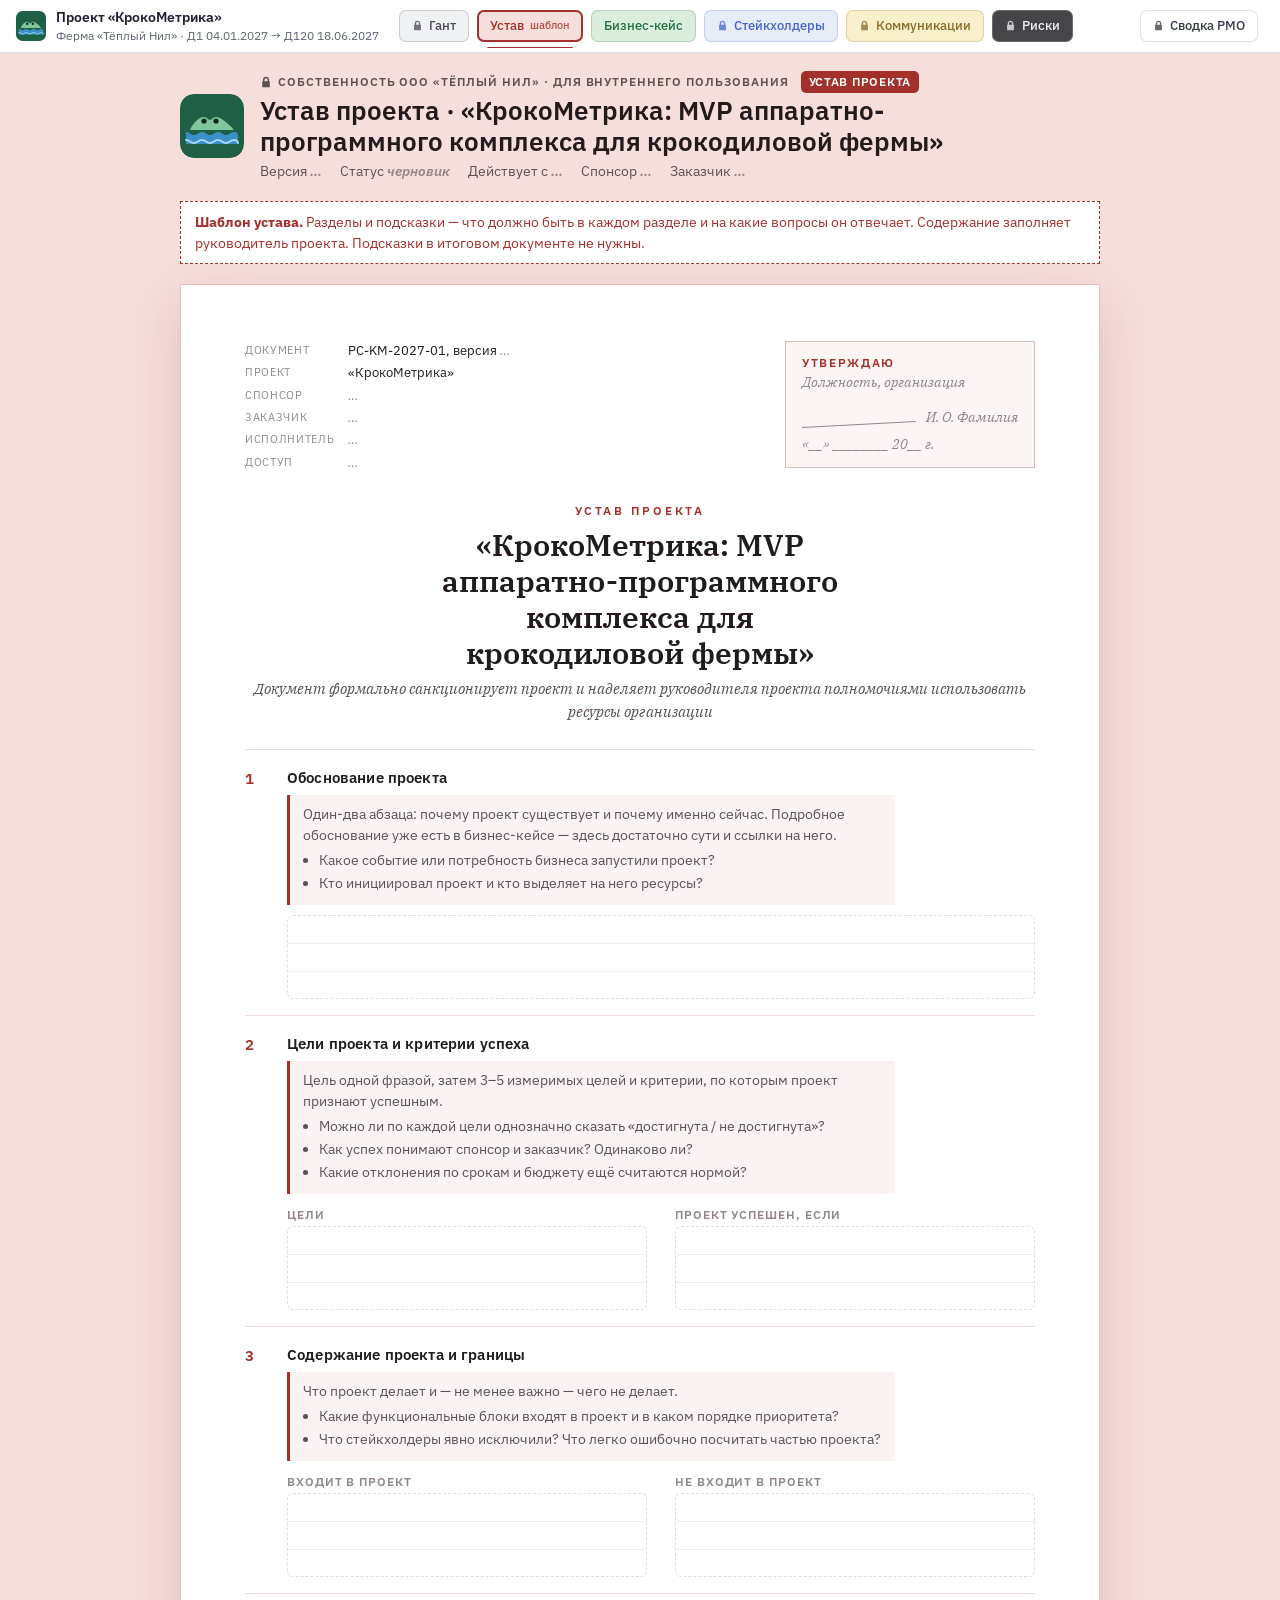
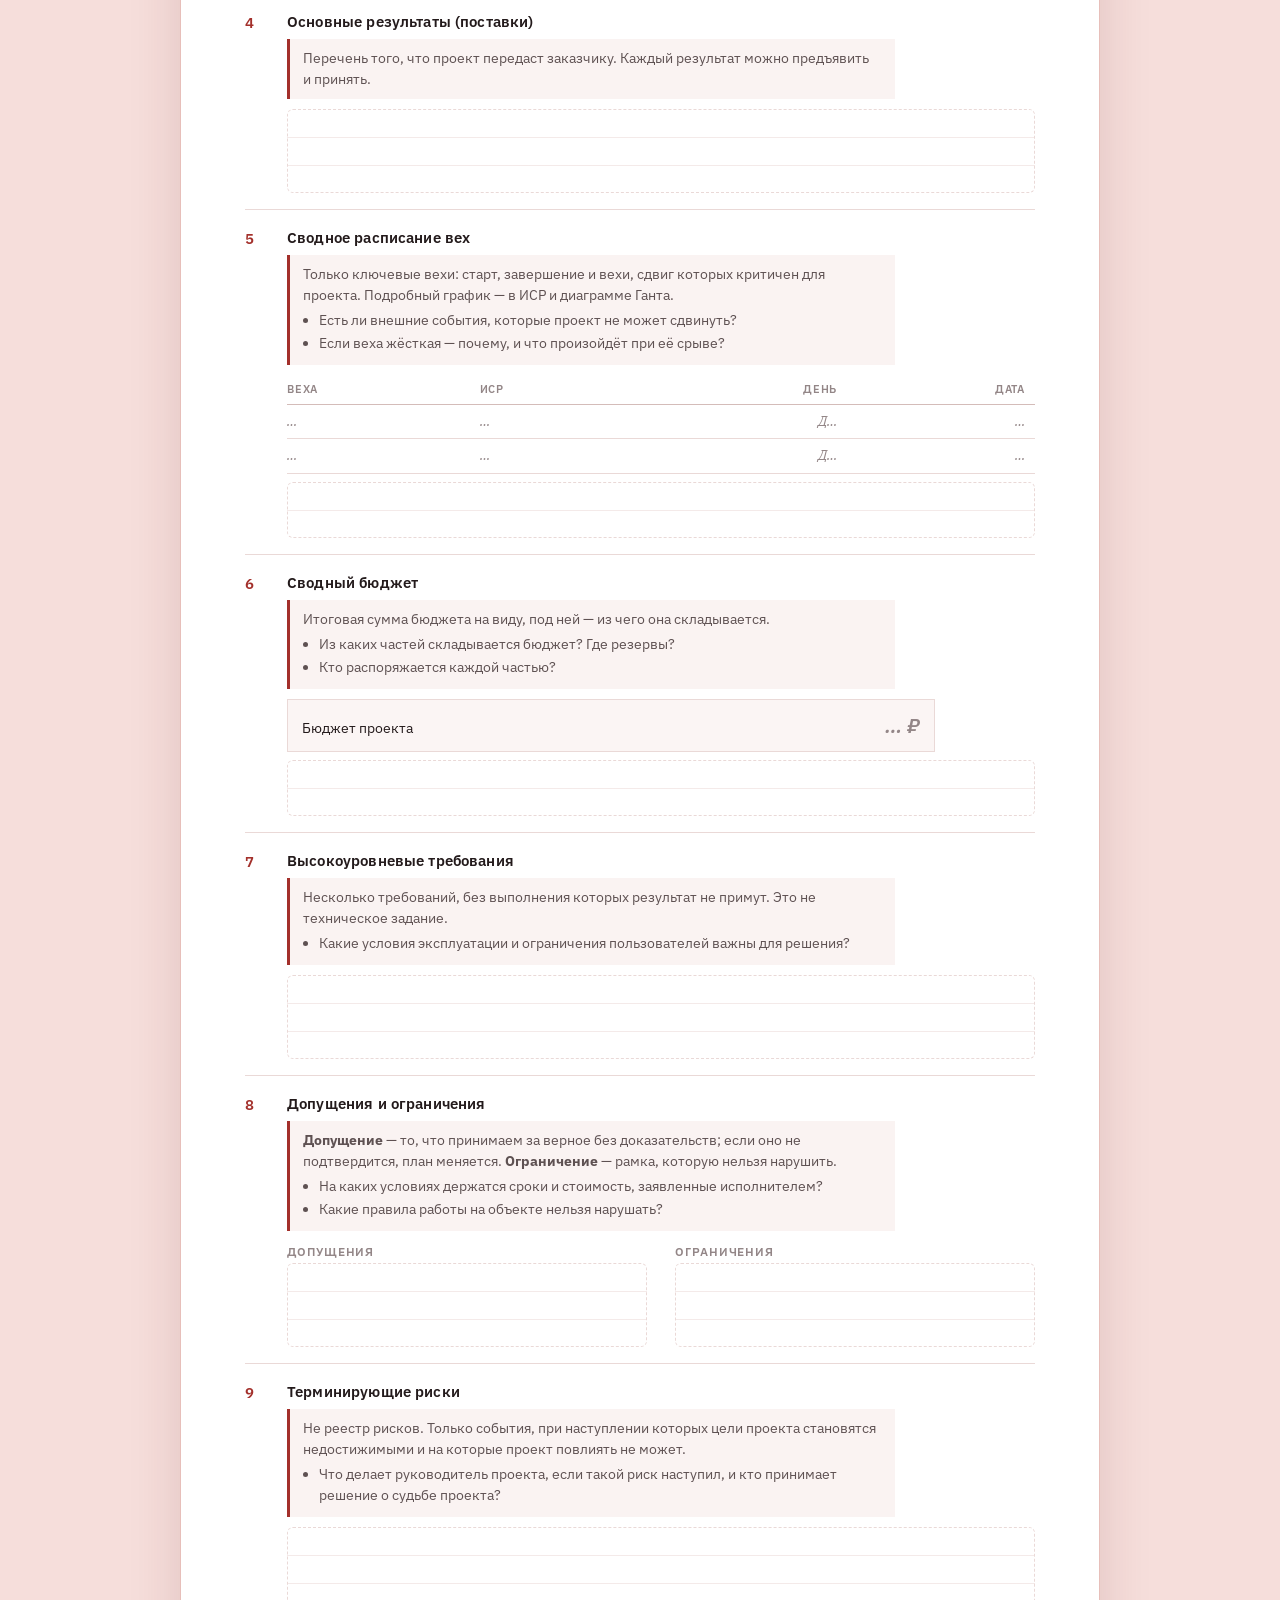
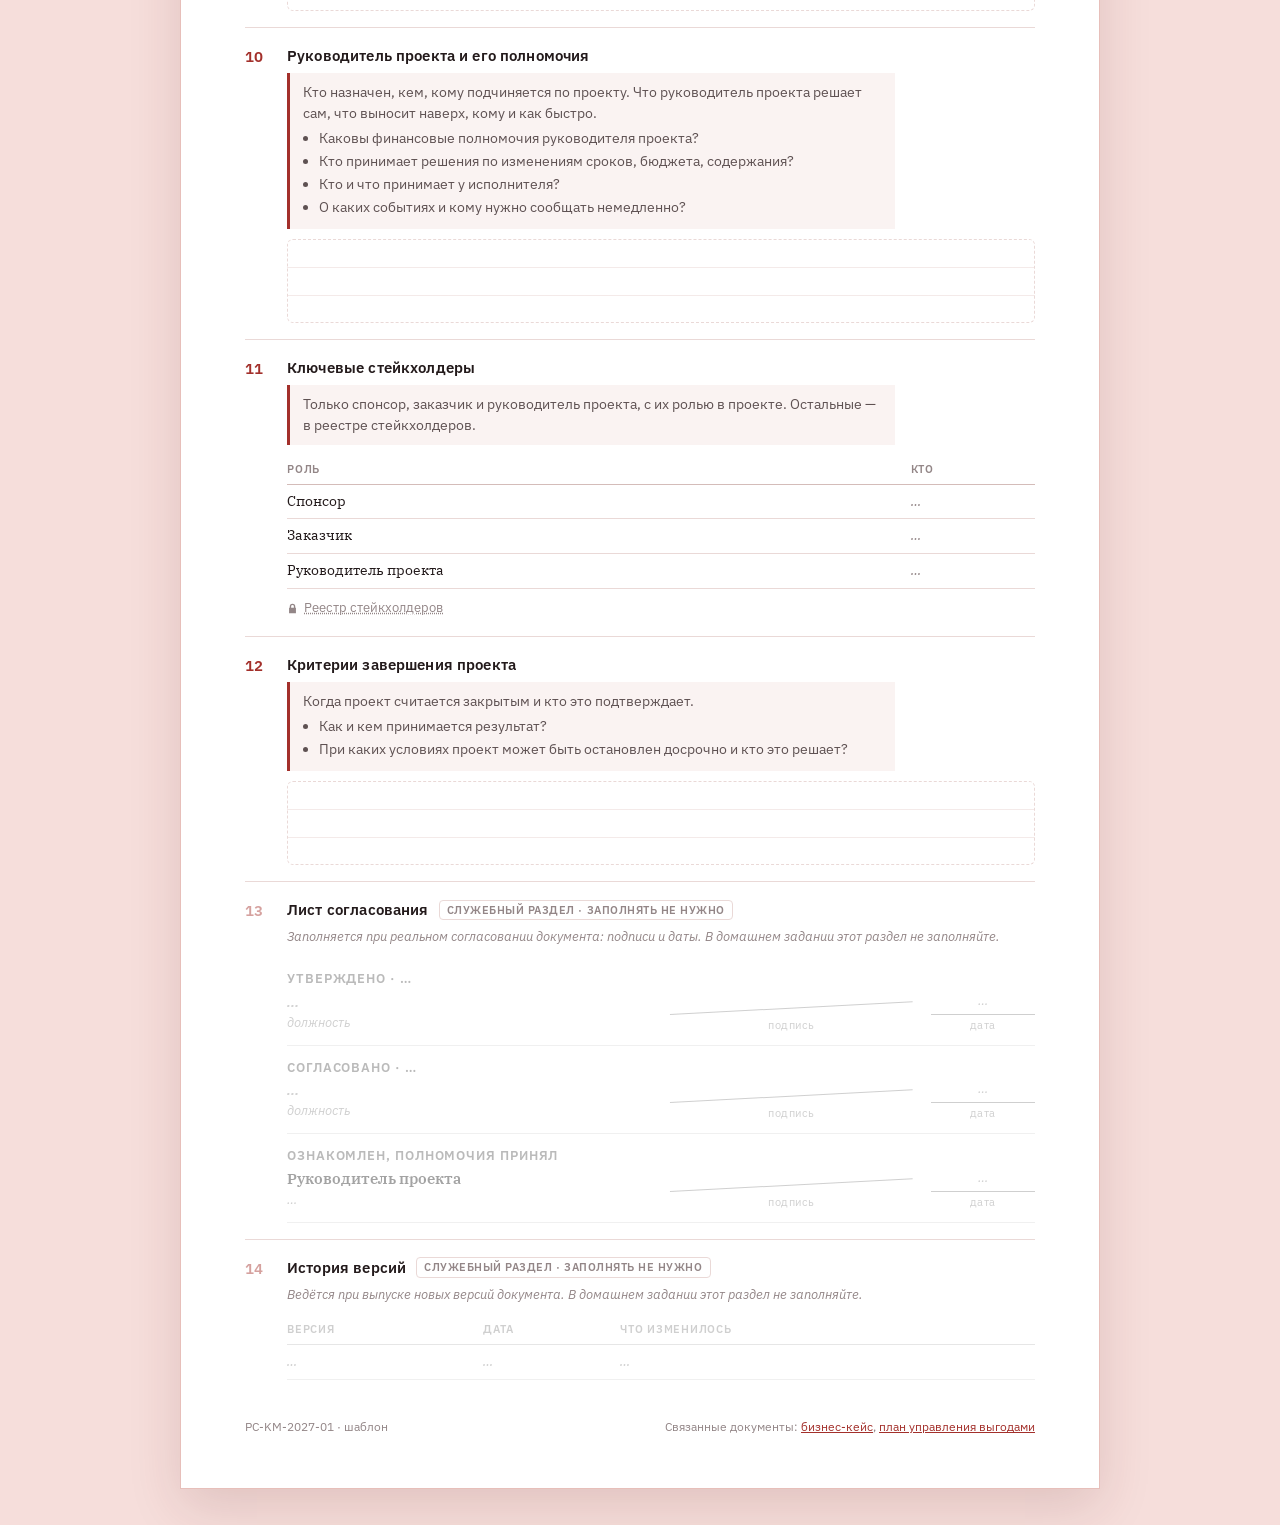
==== index.html @ 4ddf7d55 "Портал «КрокоМетрика»: бизнес-документы и шаблон устава Co-Authored-By: Claude Opus 5.5 <noreply@ant" ====
<!doctype html>
<html lang="ru">
<head>
<meta charset="utf-8">
<meta name="viewport" content="width=device-width,initial-scale=1,viewport-fit=cover">
<title>Устав проекта «КрокоМетрика» · шаблон</title>
<meta name="claude:viewport-fit-sides" content="cover">
<link rel="preconnect" href="https://fonts.googleapis.com">
<link rel="preconnect" href="https://fonts.gstatic.com" crossorigin>
<link rel="stylesheet" href="https://fonts.googleapis.com/css2?family=IBM+Plex+Sans:wght@400;500;600&family=IBM+Plex+Serif:ital,wght@0,400;0,600;1,400&family=Marck+Script&display=swap">
<style>body{margin:0}img{max-width:100%}[hidden]{display:none!important}</style>
<style>
/* Layout: шапка компании (как в Ганте, реестре и плане коммуникаций) → один лист документа на светло-красной подложке: реквизиты и «Утверждаю» → разделы устава → лист согласования с подписями → история версий. */
:root{
  --page:#f6dedb; --page-line:#e7bfba; --doc:#a3302b;
  --paper:#ffffff; --paper-2:#fbf5f4; --line:#ead9d7; --line-strong:#d4bcb9;
  --ink:#231a1b; --ink-2:#5e5152; --ink-3:#938687;
  --sign:#1f3f8f; --stamp:#a3302b; --ok:#2c7a4d; --ok-soft:#e3f1e8; --warn:#a2581a; --warn-soft:#f8ebde;
  --shadow:0 18px 50px rgba(90,30,26,.14);
  --f-ui:"IBM Plex Sans",-apple-system,"Segoe UI",Roboto,Arial,sans-serif;
  --f-doc:"IBM Plex Serif",Georgia,"Times New Roman",serif;
  --f-sig:"Marck Script","Segoe Script","Brush Script MT",cursive;
}
@media (prefers-color-scheme:dark){:root:not([data-theme="light"]){
  --page:#24110f; --page-line:#4a2522; --doc:#f0897f;
  --paper:#1b1617; --paper-2:#221b1c; --line:#33292a; --line-strong:#4a3c3d;
  --ink:#ece4e3; --ink-2:#b5a8a7; --ink-3:#857878;
  --sign:#9db4ff; --stamp:#f0897f; --ok:#6cc895; --ok-soft:#18301f; --warn:#e3a468; --warn-soft:#3a2818;
  --shadow:0 18px 50px rgba(0,0,0,.5); color-scheme:dark}}
:root[data-theme="dark"]{
  --page:#24110f; --page-line:#4a2522; --doc:#f0897f;
  --paper:#1b1617; --paper-2:#221b1c; --line:#33292a; --line-strong:#4a3c3d;
  --ink:#ece4e3; --ink-2:#b5a8a7; --ink-3:#857878;
  --sign:#9db4ff; --stamp:#f0897f; --ok:#6cc895; --ok-soft:#18301f; --warn:#e3a468; --warn-soft:#3a2818;
  --shadow:0 18px 50px rgba(0,0,0,.5); color-scheme:dark}

*{box-sizing:border-box}
body{background:var(--page);color:var(--ink);font-family:var(--f-ui);font-size:14px;line-height:1.5;
  padding-left:max(16px,env(safe-area-inset-left,0px));padding-right:max(16px,env(safe-area-inset-right,0px));padding-block:18px 36px}
:focus-visible{outline:2px solid var(--doc);outline-offset:2px}
.num{font-variant-numeric:tabular-nums}

/* Шапка */
.head{display:flex;gap:16px;align-items:center;max-width:920px;margin:0 auto}
.logo{border-radius:14px;width:64px;height:64px;flex:none;background:url([data-uri]) center/contain no-repeat}
@media (prefers-color-scheme:dark){:root:not([data-theme="light"]) .logo{border-radius:14px;filter:invert(1)}}
:root[data-theme="dark"] .logo{border-radius:14px;filter:invert(1)}
.head-main{min-width:0}
.eyebrow{display:flex;flex-wrap:wrap;align-items:center;gap:6px;font-size:12px;font-weight:600;letter-spacing:.08em;text-transform:uppercase;color:var(--ink-2)}
.eyebrow svg{width:12px;height:12px;fill:currentColor}
.doctype{margin-left:6px;padding:2px 8px;border-radius:5px;background:var(--doc);color:var(--paper);letter-spacing:.06em}
.head h1{margin:2px 0 4px;font-size:clamp(19px,2.6vw,26px);line-height:1.2;font-weight:600;text-wrap:balance}
.facts{display:flex;flex-wrap:wrap;gap:4px 18px;color:var(--ink-2);font-size:13.5px}
.facts b{color:var(--ink);font-weight:600}

/* Лист */
.sheet{max-width:920px;margin:20px auto 0;background:var(--paper);border:1px solid var(--page-line);box-shadow:var(--shadow);
  padding:clamp(20px,5vw,56px) clamp(16px,5.5vw,64px) clamp(24px,5vw,52px);font-family:var(--f-doc);font-size:15px;line-height:1.55}
.req{display:flex;flex-wrap:wrap;justify-content:space-between;gap:20px 32px;align-items:flex-start;font-family:var(--f-ui);font-size:12.5px;color:var(--ink-2)}
.req dl{display:grid;grid-template-columns:auto 1fr;gap:3px 14px;margin:0}
.req dt{color:var(--ink-3);text-transform:uppercase;letter-spacing:.06em;font-size:11px;padding-top:1px}
.req dd{margin:0;color:var(--ink)}
.approve{min-width:250px;border:1px solid var(--line-strong);padding:12px 16px;font-family:var(--f-doc);font-size:13.5px;color:var(--ink);background:var(--paper-2)}
.approve .cap{font-family:var(--f-ui);font-weight:600;letter-spacing:.14em;font-size:12px;color:var(--stamp)}
.approve .sigline{display:flex;align-items:flex-end;gap:10px;margin-top:6px}
.title{text-align:center;margin:30px 0 26px}
.title .kind{font-family:var(--f-ui);font-size:12px;letter-spacing:.24em;text-transform:uppercase;color:var(--doc);font-weight:600}
.title h2{font-size:clamp(21px,3.4vw,30px);font-weight:600;line-height:1.2;margin:6px auto 6px;max-width:28ch;text-wrap:balance}
.title p{margin:0;color:var(--ink-2);font-style:italic}

section{display:grid;grid-template-columns:2.4em minmax(0,1fr);gap:0 6px;padding:16px 0;border-top:1px solid var(--line)}
section>.n{font-family:var(--f-ui);font-weight:600;color:var(--doc);font-size:15px;padding-top:1px}
section>.b{min-width:0}
section h3{font-family:var(--f-ui);font-size:15px;font-weight:600;margin:0 0 6px;letter-spacing:.01em}
section p{margin:0 0 8px;max-width:72ch}
section p:last-child{margin-bottom:0}
ul.l,ol.l{margin:4px 0 0;padding-left:1.2em;max-width:72ch}
ul.l li,ol.l li{margin:3px 0}
.two{display:grid;grid-template-columns:repeat(auto-fit,minmax(240px,1fr));gap:12px 28px}
.sub{font-family:var(--f-ui);font-size:11.5px;letter-spacing:.08em;text-transform:uppercase;color:var(--ink-3);font-weight:600;margin:2px 0 2px}
.wrap{overflow-x:auto;margin-top:6px}
table{border-collapse:collapse;width:100%;font-size:14px}
th{font-family:var(--f-ui);font-size:11px;letter-spacing:.07em;text-transform:uppercase;color:var(--ink-3);font-weight:600;text-align:left;padding:6px 10px 6px 0;border-bottom:1px solid var(--line-strong);white-space:nowrap}
td{padding:6px 10px 6px 0;border-bottom:1px solid var(--line);vertical-align:top}
td.r,th.r{text-align:right}
tr.tot td{font-weight:600;border-bottom:0;border-top:1px solid var(--line-strong)}
.code{font-family:var(--f-ui);font-size:12.5px;color:var(--ink-2);white-space:nowrap}
.chip{display:inline-block;font-family:var(--f-ui);font-size:11.5px;padding:0 6px;border-radius:4px;background:var(--warn-soft);color:var(--warn);white-space:nowrap}

/* Лист согласования */
.signs{margin-top:8px;display:grid;gap:0}
.sg{display:grid;grid-template-columns:minmax(0,1.5fr) minmax(130px,1fr) 104px;gap:6px 18px;align-items:end;padding:12px 0;border-bottom:1px solid var(--line)}
.sg .who b{display:block;font-weight:600}
.sg .who span{display:block;font-size:13px;color:var(--ink-2);font-family:var(--f-ui)}
.sg .role{font-family:var(--f-ui);font-size:11px;letter-spacing:.07em;text-transform:uppercase;color:var(--doc);font-weight:600}
.sig{font-family:var(--f-sig);color:var(--sign);font-size:26px;line-height:1;border-bottom:1px solid var(--ink-3);padding:0 4px 2px;transform:rotate(-3deg);transform-origin:left bottom;white-space:nowrap;overflow:hidden}
.date{font-family:var(--f-ui);font-size:13px;border-bottom:1px solid var(--ink-3);padding-bottom:3px;text-align:center}
.cap2{font-family:var(--f-ui);font-size:10.5px;color:var(--ink-3);text-align:center;letter-spacing:.05em;margin-top:2px}
.foot{display:flex;flex-wrap:wrap;justify-content:space-between;gap:6px 20px;margin-top:22px;font-family:var(--f-ui);font-size:11.5px;color:var(--ink-3)}

/* Вопросы */
details.qs{max-width:920px;margin:16px auto 0;background:var(--paper);border:1px solid var(--page-line);padding:12px 18px}
details.qs summary{cursor:pointer;font-weight:600;color:var(--doc)}
details.qs ol{margin:10px 0 2px;padding-left:1.3em;font-family:var(--f-doc);font-size:14.5px;max-width:80ch}
details.qs li{margin:5px 0}

@media (max-width:620px){
  .sg{grid-template-columns:1fr 104px}
  .sg .who{grid-column:1/-1}
  section{grid-template-columns:1.9em minmax(0,1fr)}
  .approve{min-width:0;width:100%}
}
.mission{margin:0 0 10px;padding:8px 12px;background:var(--paper-2);border:1px solid var(--line);border-radius:6px}
</style>
<style>section a{color:var(--doc)}
.hard{margin-top:10px!important;padding:10px 14px;background:var(--warn-soft);border-left:3px solid var(--warn);max-width:72ch}
.note{font-size:13.5px;color:var(--ink-2)}
.budget{display:flex;flex-wrap:wrap;justify-content:space-between;align-items:baseline;gap:6px 20px;padding:10px 14px;background:var(--paper-2);border:1px solid var(--line);max-width:72ch}
.budget span{font-family:var(--f-ui);font-size:14px}.budget b{font-family:var(--f-ui);font-size:20px;font-weight:600;color:var(--doc)}
details.calc{margin-top:8px;max-width:72ch}details.calc>summary{cursor:pointer;font-family:var(--f-ui);font-size:13px;font-weight:600;color:var(--doc)}
.locked-link{display:inline-flex;align-items:center;gap:6px;font-family:var(--f-ui);font-size:13px;color:var(--ink-3);text-decoration:underline dotted;cursor:not-allowed}
.locked-link svg{width:11px;height:11px;fill:currentColor}
.ph{color:var(--ink-3)!important;font-style:italic;font-weight:400}
.foot a{color:var(--doc)}
section.svc .b>.signs,section.svc .b>.wrap{opacity:.4;pointer-events:none;filter:grayscale(1)}
section.svc h3{display:flex;flex-wrap:wrap;align-items:center;gap:6px 10px}
section.svc .n{opacity:.45}
.svc-tag{font-family:var(--f-ui);font-size:10.5px;font-weight:600;letter-spacing:.05em;text-transform:uppercase;color:var(--ink-3);border:1px solid var(--line);border-radius:4px;padding:1px 7px}
.svc-note{margin:2px 0 10px;font-family:var(--f-ui);font-size:13px;color:var(--ink-3);font-style:italic}
.tpl-banner{max-width:920px;margin:20px auto 16px;padding:10px 14px;border:1px dashed var(--doc);color:var(--doc);background:var(--paper);font:13.5px/1.5 var(--f-ui)}
.hint{margin:2px 0 10px;padding:9px 13px;border-left:3px solid var(--doc);background:color-mix(in srgb,var(--doc) 6%,transparent);font-family:var(--f-ui);font-size:13.5px;color:var(--ink-2);max-width:76ch}
.hint p{margin:0 0 4px}.hint ul{margin:4px 0 0;padding-left:1.2em}.hint li{margin:2px 0}
.fill{min-height:84px;border:1.5px dashed var(--line);border-radius:6px;background:repeating-linear-gradient(transparent 0 27px,color-mix(in srgb,var(--line) 55%,transparent) 27px 28px)}
.fill.short{min-height:56px;margin-top:8px}
</style>
</head>
<body>
<km-shell page="charter" bleed></km-shell>
<header class="head">
  <div class="logo" role="img" aria-label="Логотип фермы «Тёплый Нил»"></div>
  <div class="head-main">
    <div class="eyebrow"><svg viewBox="0 0 16 16" aria-hidden="true"><path d="M4 7V5a4 4 0 1 1 8 0v2h1v8H3V7h1zm2 0h4V5a2 2 0 1 0-4 0v2z"/></svg>Собственность ООО «Тёплый Нил» · Для внутреннего пользования<span class="doctype">Устав проекта</span></div>
    <h1>Устав проекта · «КрокоМетрика: MVP аппаратно-программного комплекса для крокодиловой фермы»</h1>
    <div class="facts"><span>Версия <b class="ph">…</b></span><span>Статус <b class="ph">черновик</b></span><span>Действует с <b class="ph">…</b></span><span>Спонсор <b class="ph">…</b></span><span>Заказчик <b class="ph">…</b></span></div>
  </div>
</header>

<div class="tpl-banner"><b>Шаблон устава.</b> Разделы и подсказки — что должно быть в каждом разделе и на какие вопросы он отвечает. Содержание заполняет руководитель проекта. Подсказки в итоговом документе не нужны.</div>

<article class="sheet">
  <div class="req">
    <dl>
      <dt>Документ</dt><dd>PC-KM-<span data-d="1" data-f="y"></span>-01, версия <span class="ph">…</span></dd>
      <dt>Проект</dt><dd>«КрокоМетрика»</dd>
      <dt>Спонсор</dt><dd class="ph">…</dd>
      <dt>Заказчик</dt><dd class="ph">…</dd>
      <dt>Исполнитель</dt><dd class="ph">…</dd>
      <dt>Доступ</dt><dd class="ph">…</dd>
    </dl>
    <div class="approve">
      <div class="cap">УТВЕРЖДАЮ</div>
      <div class="ph">Должность, организация</div>
      <div class="sigline"><span class="sig" style="flex:1">&nbsp;</span><span class="ph">И. О. Фамилия</span></div>
      <div class="ph" style="margin-top:6px">«__» ________ 20__ г.</div>
    </div>
  </div>

  <div class="title">
    <div class="kind">Устав проекта</div>
    <h2>«КрокоМетрика: MVP аппаратно-программного комплекса для крокодиловой фермы»</h2>
    <p>Документ формально санкционирует проект и наделяет руководителя проекта полномочиями использовать ресурсы организации</p>
  </div>

  <section><div class="n">1</div><div class="b">
    <h3>Обоснование проекта</h3>
    <div class="hint"><p>Один-два абзаца: почему проект существует и почему именно сейчас. Подробное обоснование уже есть в бизнес-кейсе — здесь достаточно сути и ссылки на него.</p>
      <ul><li>Какое событие или потребность бизнеса запустили проект?</li><li>Кто инициировал проект и кто выделяет на него ресурсы?</li></ul></div>
    <div class="fill"></div>
  </div></section>

  <section><div class="n">2</div><div class="b">
    <h3>Цели проекта и критерии успеха</h3>
    <div class="hint"><p>Цель одной фразой, затем 3–5 измеримых целей и критерии, по которым проект признают успешным.</p>
      <ul><li>Можно ли по каждой цели однозначно сказать «достигнута / не достигнута»?</li><li>Как успех понимают спонсор и заказчик? Одинаково ли?</li><li>Какие отклонения по срокам и бюджету ещё считаются нормой?</li></ul></div>
    <div class="two"><div><div class="sub">Цели</div><div class="fill"></div></div><div><div class="sub">Проект успешен, если</div><div class="fill"></div></div></div>
  </div></section>

  <section><div class="n">3</div><div class="b">
    <h3>Содержание проекта и границы</h3>
    <div class="hint"><p>Что проект делает и — не менее важно — чего не делает.</p>
      <ul><li>Какие функциональные блоки входят в проект и в каком порядке приоритета?</li><li>Что стейкхолдеры явно исключили? Что легко ошибочно посчитать частью проекта?</li></ul></div>
    <div class="two"><div><div class="sub">Входит в проект</div><div class="fill"></div></div><div><div class="sub">Не входит в проект</div><div class="fill"></div></div></div>
  </div></section>

  <section><div class="n">4</div><div class="b">
    <h3>Основные результаты (поставки)</h3>
    <div class="hint"><p>Перечень того, что проект передаст заказчику. Каждый результат можно предъявить и принять.</p></div>
    <div class="fill"></div>
  </div></section>

  <section><div class="n">5</div><div class="b">
    <h3>Сводное расписание вех</h3>
    <div class="hint"><p>Только ключевые вехи: старт, завершение и вехи, сдвиг которых критичен для проекта. Подробный график — в ИСР и диаграмме Ганта.</p>
      <ul><li>Есть ли внешние события, которые проект не может сдвинуть?</li><li>Если веха жёсткая — почему, и что произойдёт при её срыве?</li></ul></div>
    <div class="wrap"><table class="num">
      <thead><tr><th>Веха</th><th>ИСР</th><th class="r">День</th><th class="r">Дата</th></tr></thead>
      <tbody><tr><td class="ph">…</td><td class="ph">…</td><td class="r ph">Д…</td><td class="r ph">…</td></tr><tr><td class="ph">…</td><td class="ph">…</td><td class="r ph">Д…</td><td class="r ph">…</td></tr></tbody></table></div>
    <div class="fill short"></div>
  </div></section>

  <section><div class="n">6</div><div class="b">
    <h3>Сводный бюджет</h3>
    <div class="hint"><p>Итоговая сумма бюджета на виду, под ней — из чего она складывается.</p>
      <ul><li>Из каких частей складывается бюджет? Где резервы?</li><li>Кто распоряжается каждой частью?</li></ul></div>
    <div class="budget"><span>Бюджет проекта</span><b class="ph">… ₽</b></div>
    <div class="fill short"></div>
  </div></section>

  <section><div class="n">7</div><div class="b">
    <h3>Высокоуровневые требования</h3>
    <div class="hint"><p>Несколько требований, без выполнения которых результат не примут. Это не техническое задание.</p>
      <ul><li>Какие условия эксплуатации и ограничения пользователей важны для решения?</li></ul></div>
    <div class="fill"></div>
  </div></section>

  <section><div class="n">8</div><div class="b">
    <h3>Допущения и ограничения</h3>
    <div class="hint"><p><b>Допущение</b> — то, что принимаем за верное без доказательств; если оно не подтвердится, план меняется. <b>Ограничение</b> — рамка, которую нельзя нарушить.</p>
      <ul><li>На каких условиях держатся сроки и стоимость, заявленные исполнителем?</li><li>Какие правила работы на объекте нельзя нарушать?</li></ul></div>
    <div class="two"><div><div class="sub">Допущения</div><div class="fill"></div></div><div><div class="sub">Ограничения</div><div class="fill"></div></div></div>
  </div></section>

  <section><div class="n">9</div><div class="b">
    <h3>Терминирующие риски</h3>
    <div class="hint"><p>Не реестр рисков. Только события, при наступлении которых цели проекта становятся недостижимыми и на которые проект повлиять не может.</p>
      <ul><li>Что делает руководитель проекта, если такой риск наступил, и кто принимает решение о судьбе проекта?</li></ul></div>
    <div class="fill"></div>
  </div></section>

  <section><div class="n">10</div><div class="b">
    <h3>Руководитель проекта и его полномочия</h3>
    <div class="hint"><p>Кто назначен, кем, кому подчиняется по проекту. Что руководитель проекта решает сам, что выносит наверх, кому и как быстро.</p>
      <ul><li>Каковы финансовые полномочия руководителя проекта?</li><li>Кто принимает решения по изменениям сроков, бюджета, содержания?</li><li>Кто и что принимает у исполнителя?</li><li>О каких событиях и кому нужно сообщать немедленно?</li></ul></div>
    <div class="fill"></div>
  </div></section>

  <section><div class="n">11</div><div class="b">
    <h3>Ключевые стейкхолдеры</h3>
    <div class="hint"><p>Только спонсор, заказчик и руководитель проекта, с их ролью в проекте. Остальные — в реестре стейкхолдеров.</p></div>
    <div class="wrap"><table>
      <thead><tr><th>Роль</th><th>Кто</th></tr></thead>
      <tbody><tr><td>Спонсор</td><td class="ph">…</td></tr><tr><td>Заказчик</td><td class="ph">…</td></tr><tr><td>Руководитель проекта</td><td class="ph">…</td></tr></tbody></table></div>
    <p style="margin-top:8px"><a class="locked-link" href="soon.html#sh" title="Реестр стейкхолдеров пока закрыт" aria-disabled="true"><svg viewBox="0 0 16 16" aria-hidden="true"><path d="M4 7V5a4 4 0 1 1 8 0v2h1v8H3V7h1zm2 0h4V5a2 2 0 1 0-4 0v2z"/></svg>Реестр стейкхолдеров</a></p>
  </div></section>

  <section><div class="n">12</div><div class="b">
    <h3>Критерии завершения проекта</h3>
    <div class="hint"><p>Когда проект считается закрытым и кто это подтверждает.</p>
      <ul><li>Как и кем принимается результат?</li><li>При каких условиях проект может быть остановлен досрочно и кто это решает?</li></ul></div>
    <div class="fill"></div>
  </div></section>

  <section class="svc"><div class="n">13</div><div class="b">
    <h3>Лист согласования <span class="svc-tag">служебный раздел · заполнять не нужно</span></h3>
    <div class="svc-note">Заполняется при реальном согласовании документа: подписи и даты. В домашнем задании этот раздел не заполняйте.</div>
    <div class="signs">
      <div class="sg"><div class="who"><span class="role">Утверждено · …</span><b class="ph">…</b><span class="ph">должность</span></div>
        <div><div class="sig">&nbsp;</div><div class="cap2">подпись</div></div><div><div class="date ph">…</div><div class="cap2">дата</div></div></div>
      <div class="sg"><div class="who"><span class="role">Согласовано · …</span><b class="ph">…</b><span class="ph">должность</span></div>
        <div><div class="sig">&nbsp;</div><div class="cap2">подпись</div></div><div><div class="date ph">…</div><div class="cap2">дата</div></div></div>
      <div class="sg"><div class="who"><span class="role">Ознакомлен, полномочия принял</span><b>Руководитель проекта</b><span class="ph">…</span></div>
        <div><div class="sig">&nbsp;</div><div class="cap2">подпись</div></div><div><div class="date ph">…</div><div class="cap2">дата</div></div></div>
    </div>
  </div></section>

  <section class="svc"><div class="n">14</div><div class="b">
    <h3>История версий <span class="svc-tag">служебный раздел · заполнять не нужно</span></h3>
    <div class="svc-note">Ведётся при выпуске новых версий документа. В домашнем задании этот раздел не заполняйте.</div>
    <div class="wrap"><table class="num">
      <thead><tr><th>Версия</th><th>Дата</th><th>Что изменилось</th></tr></thead>
      <tbody><tr><td class="ph">…</td><td class="ph">…</td><td class="ph">…</td></tr></tbody></table></div>
  </div></section>

  <div class="foot"><span>PC-KM-<span data-d="1" data-f="y"></span>-01 · шаблон</span><span>Связанные документы: <a href="business-case.html">бизнес-кейс</a>, <a href="business-case.html#benefits">план управления выгодами</a></span></div>
</article>

<script src="data/project.js" charset="utf-8"></script>
<script src="data/benefits.js" charset="utf-8"></script>
<script src="js/dates.js" charset="utf-8"></script>
<script src="js/shell.js" charset="utf-8"></script>
<script>document.querySelectorAll(".locked-link").forEach(a=>a.addEventListener("click",e=>e.preventDefault()))</script>
</body>
</html>
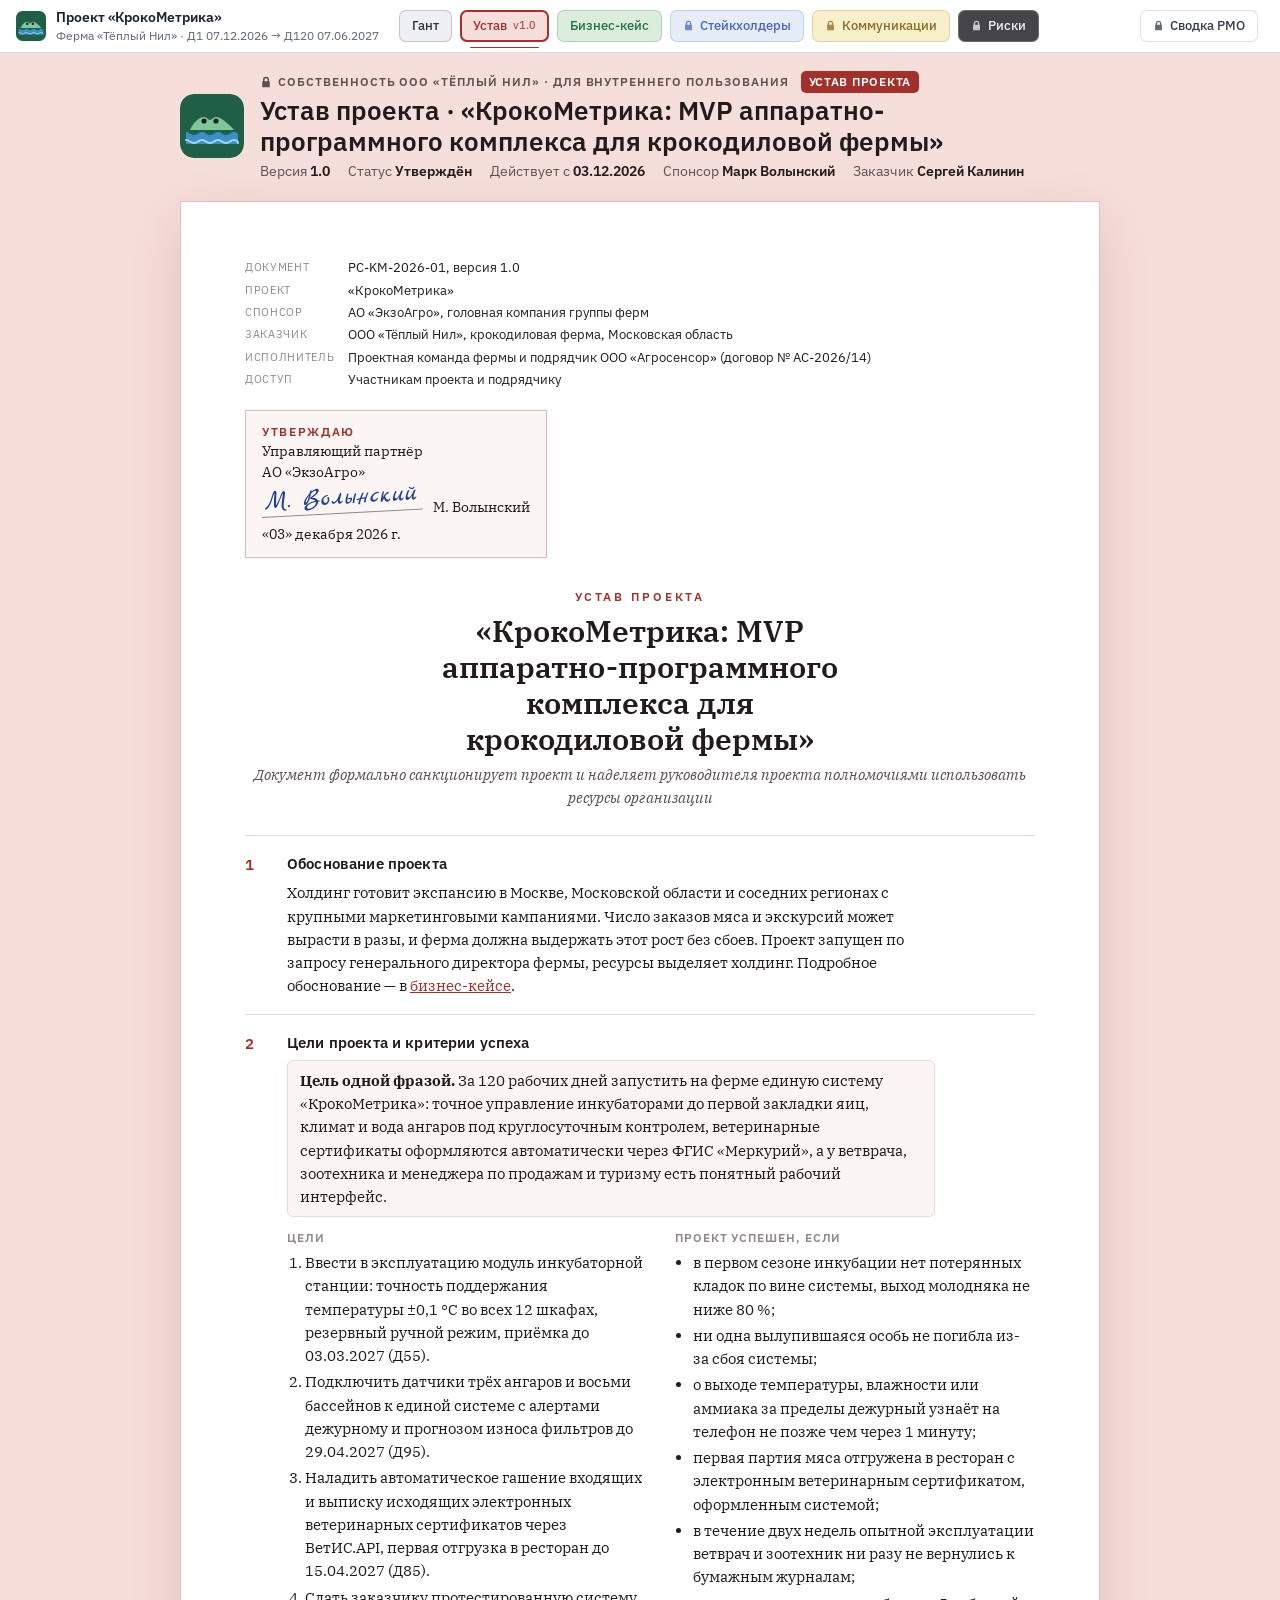
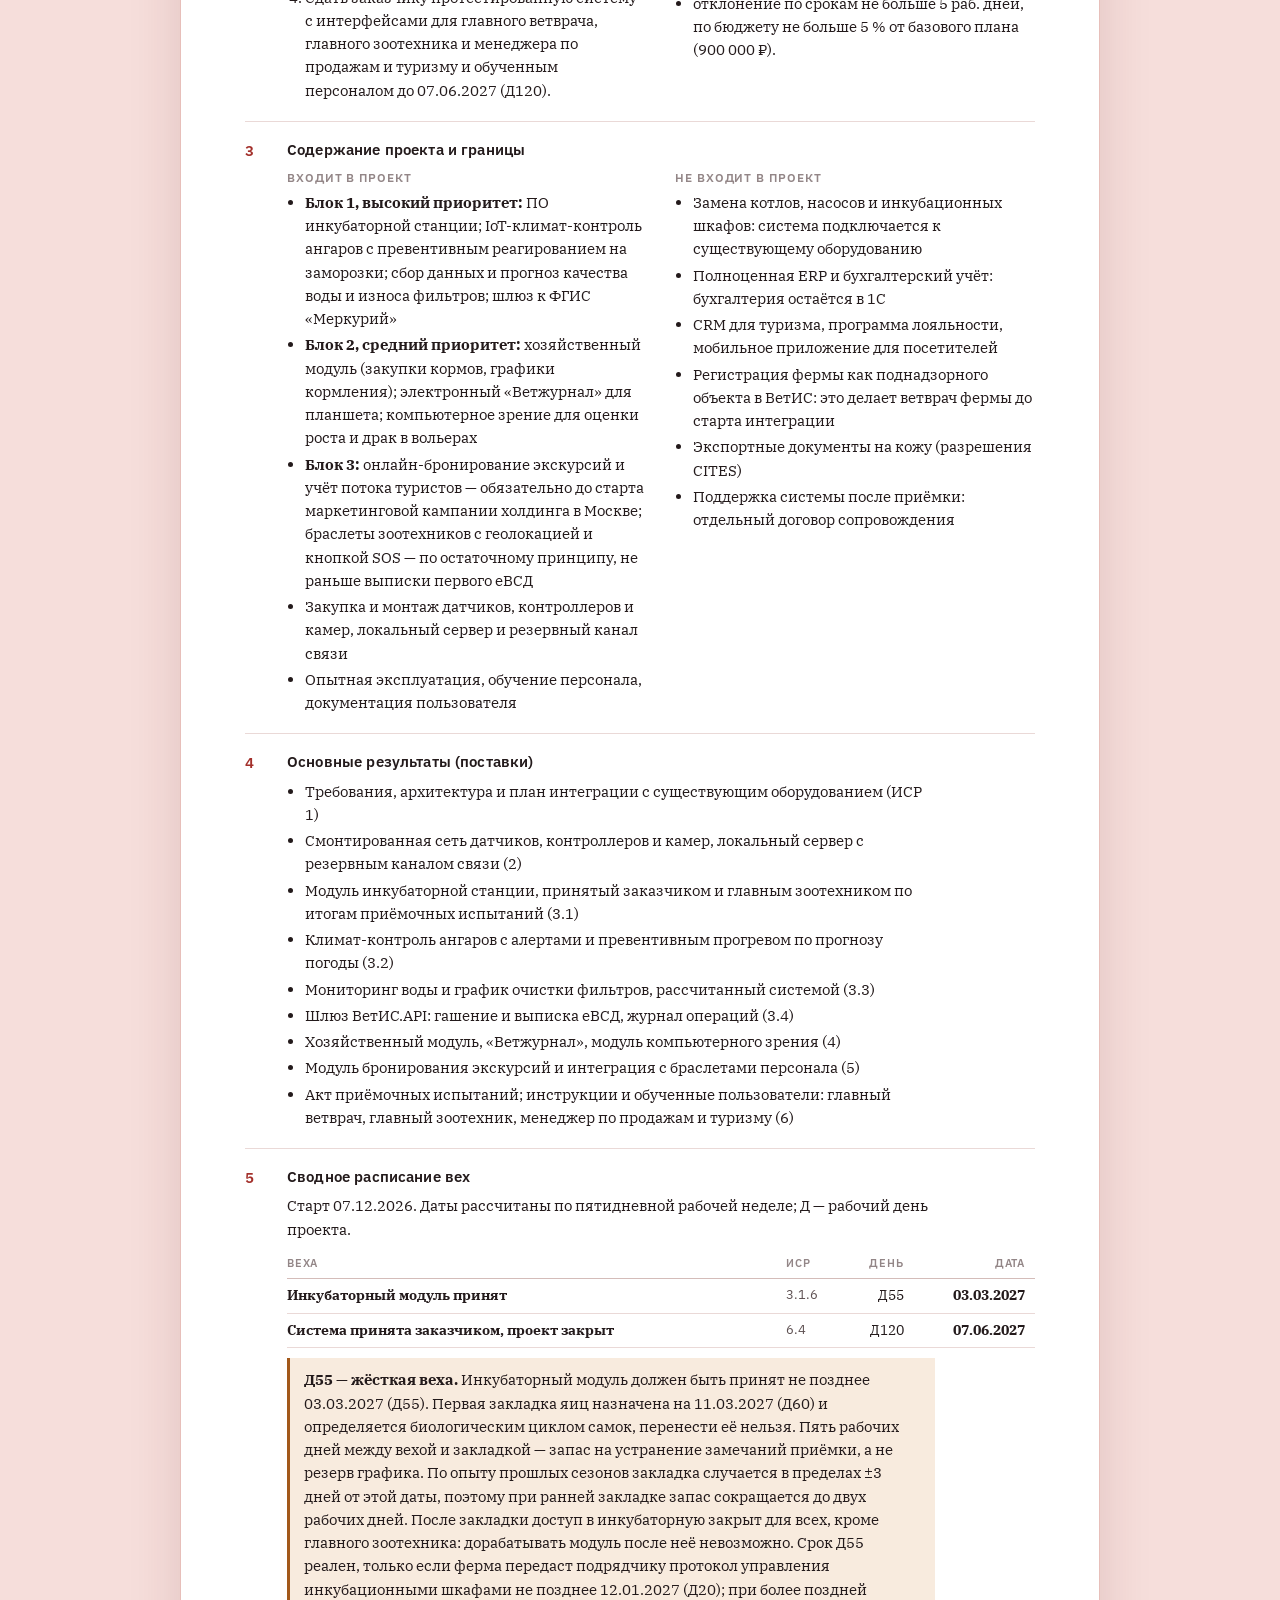
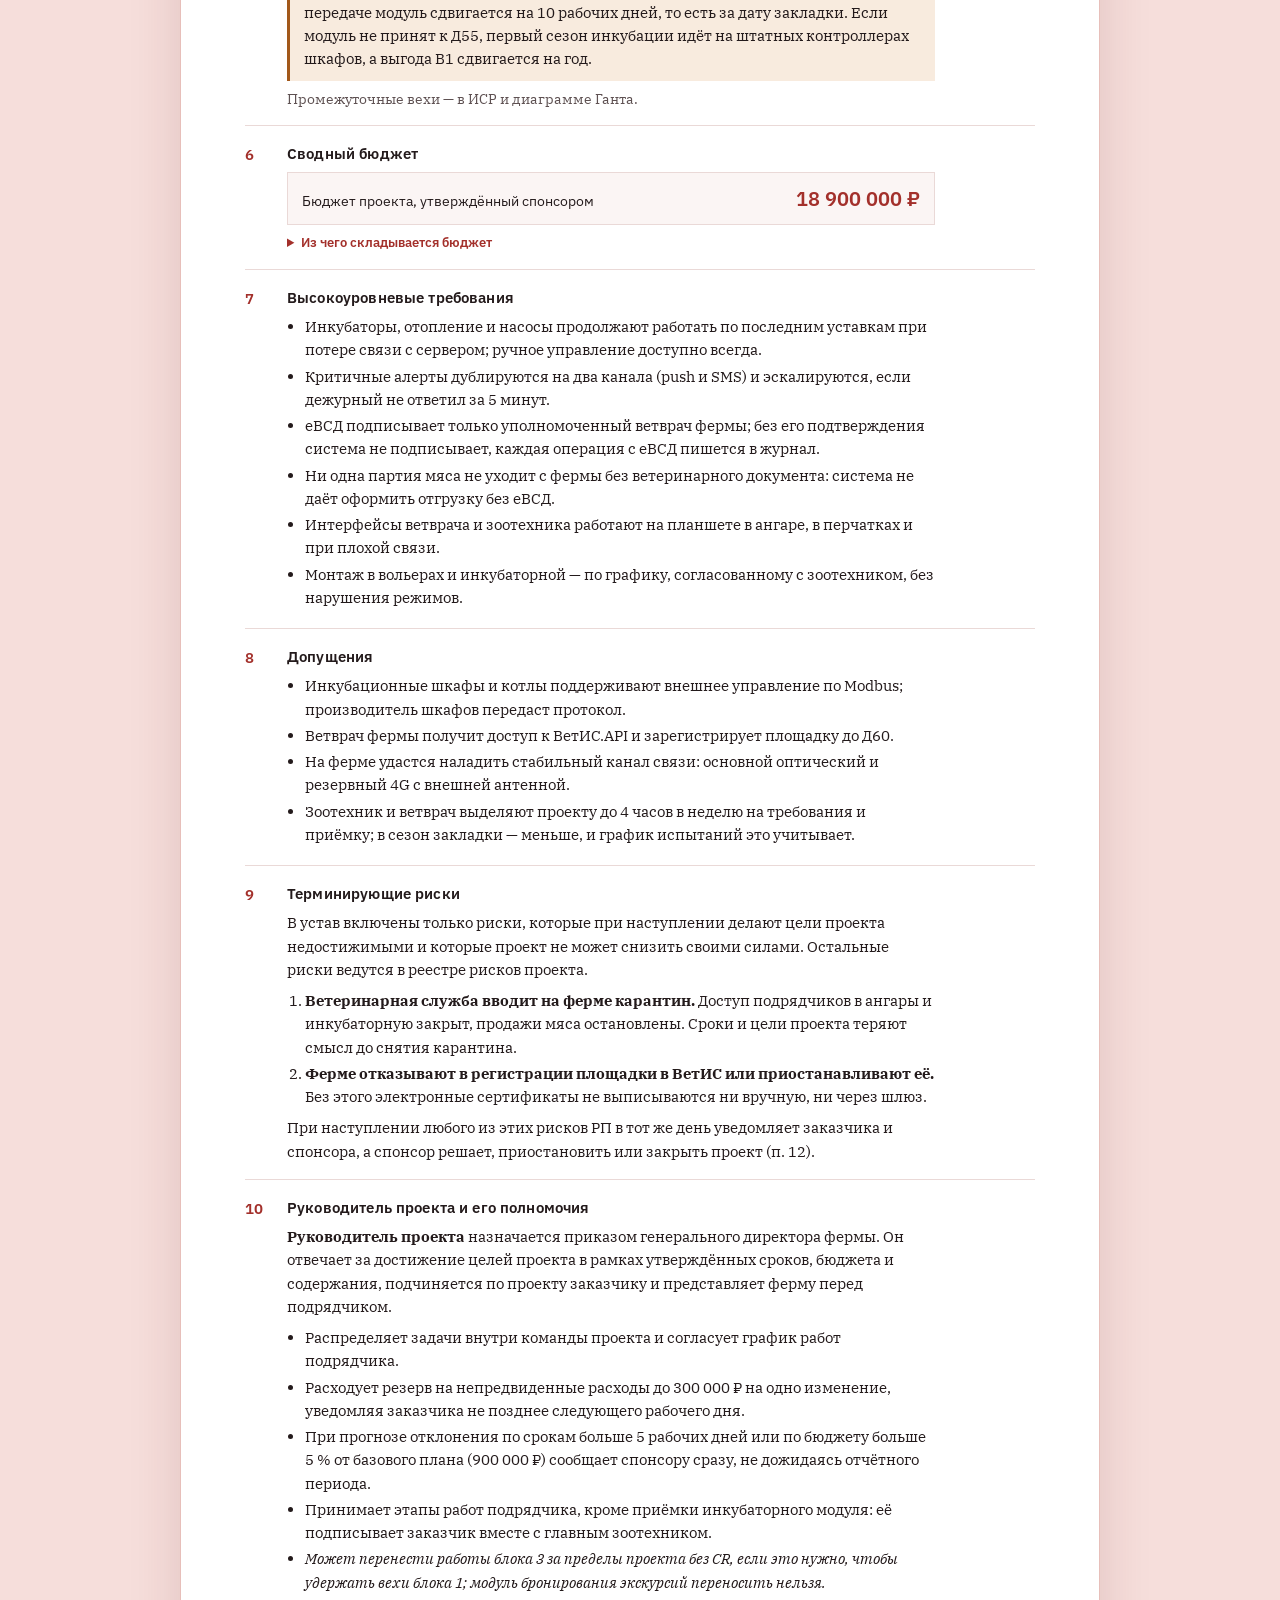
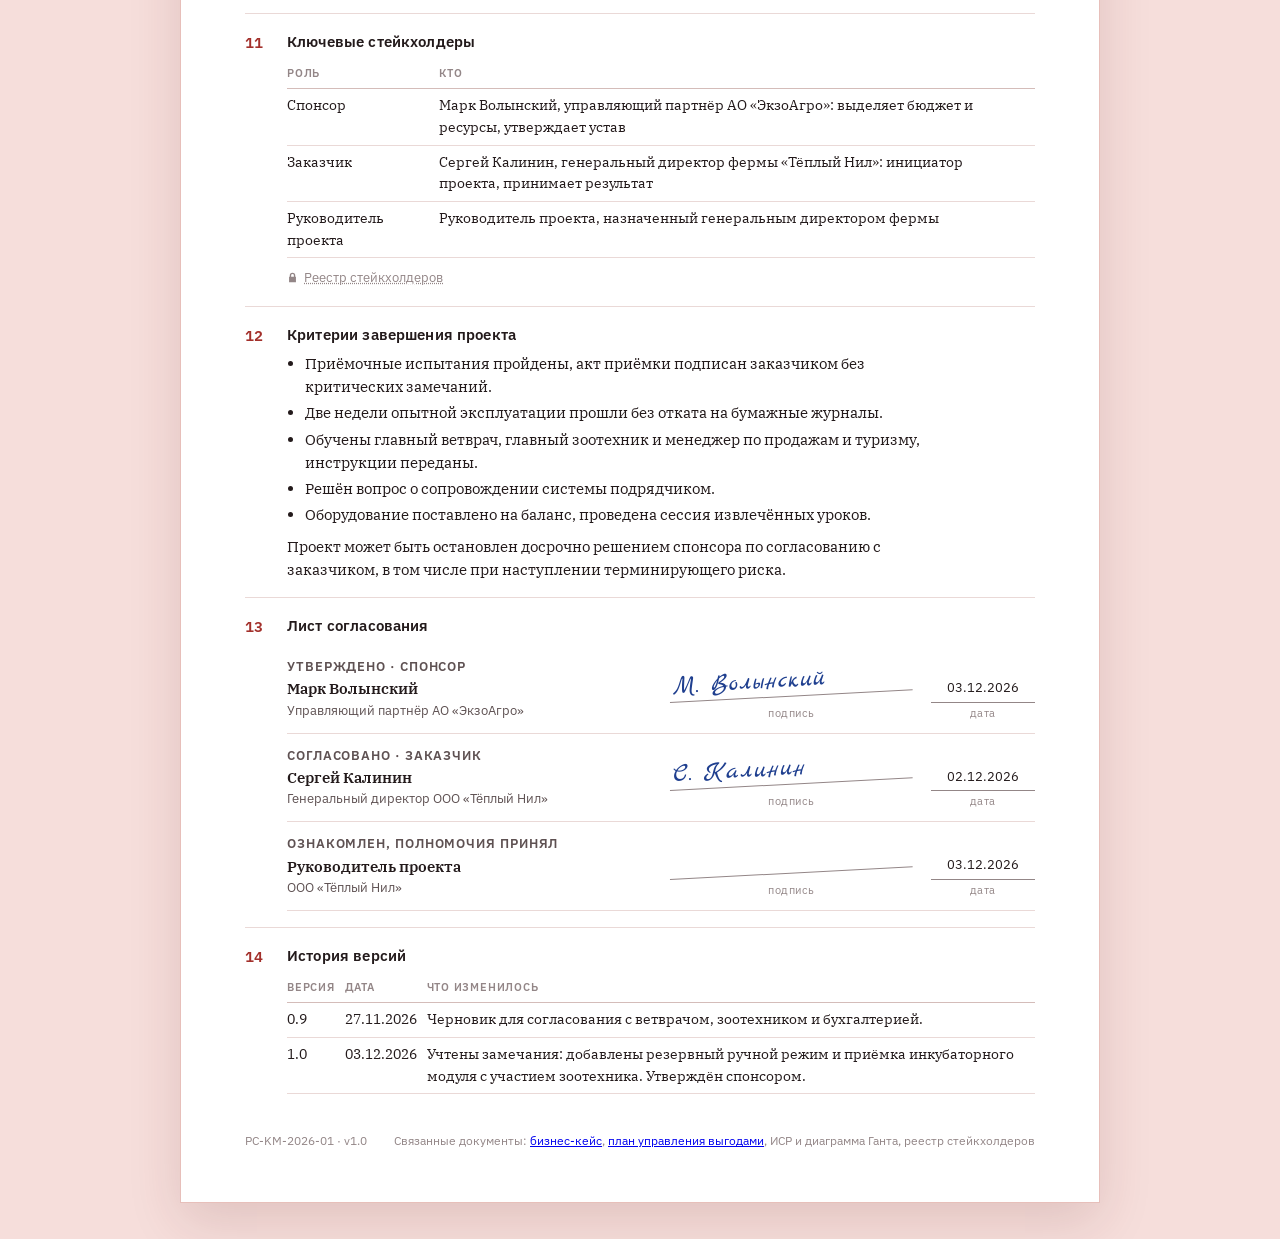
==== commit d75994ad: "Устав проекта: заполненный эталон вместо шаблона Co-Authored-By: Claude Opus 5.5 <noreply@anthropic." ====
--- a/index.html
+++ b/index.html
@@ -3,7 +3,7 @@
 <head>
 <meta charset="utf-8">
 <meta name="viewport" content="width=device-width,initial-scale=1,viewport-fit=cover">
-<title>Устав проекта «КрокоМетрика» · шаблон</title>
+<title>Устав проекта «КрокоМетрика»</title>
 <meta name="claude:viewport-fit-sides" content="cover">
 <link rel="preconnect" href="https://fonts.googleapis.com">
 <link rel="preconnect" href="https://fonts.gstatic.com" crossorigin>
@@ -120,18 +120,6 @@
 details.calc{margin-top:8px;max-width:72ch}details.calc>summary{cursor:pointer;font-family:var(--f-ui);font-size:13px;font-weight:600;color:var(--doc)}
 .locked-link{display:inline-flex;align-items:center;gap:6px;font-family:var(--f-ui);font-size:13px;color:var(--ink-3);text-decoration:underline dotted;cursor:not-allowed}
 .locked-link svg{width:11px;height:11px;fill:currentColor}
-.ph{color:var(--ink-3)!important;font-style:italic;font-weight:400}
-.foot a{color:var(--doc)}
-section.svc .b>.signs,section.svc .b>.wrap{opacity:.4;pointer-events:none;filter:grayscale(1)}
-section.svc h3{display:flex;flex-wrap:wrap;align-items:center;gap:6px 10px}
-section.svc .n{opacity:.45}
-.svc-tag{font-family:var(--f-ui);font-size:10.5px;font-weight:600;letter-spacing:.05em;text-transform:uppercase;color:var(--ink-3);border:1px solid var(--line);border-radius:4px;padding:1px 7px}
-.svc-note{margin:2px 0 10px;font-family:var(--f-ui);font-size:13px;color:var(--ink-3);font-style:italic}
-.tpl-banner{max-width:920px;margin:20px auto 16px;padding:10px 14px;border:1px dashed var(--doc);color:var(--doc);background:var(--paper);font:13.5px/1.5 var(--f-ui)}
-.hint{margin:2px 0 10px;padding:9px 13px;border-left:3px solid var(--doc);background:color-mix(in srgb,var(--doc) 6%,transparent);font-family:var(--f-ui);font-size:13.5px;color:var(--ink-2);max-width:76ch}
-.hint p{margin:0 0 4px}.hint ul{margin:4px 0 0;padding-left:1.2em}.hint li{margin:2px 0}
-.fill{min-height:84px;border:1.5px dashed var(--line);border-radius:6px;background:repeating-linear-gradient(transparent 0 27px,color-mix(in srgb,var(--line) 55%,transparent) 27px 28px)}
-.fill.short{min-height:56px;margin-top:8px}
 </style>
 </head>
 <body>
@@ -141,27 +129,25 @@
   <div class="head-main">
     <div class="eyebrow"><svg viewBox="0 0 16 16" aria-hidden="true"><path d="M4 7V5a4 4 0 1 1 8 0v2h1v8H3V7h1zm2 0h4V5a2 2 0 1 0-4 0v2z"/></svg>Собственность ООО «Тёплый Нил» · Для внутреннего пользования<span class="doctype">Устав проекта</span></div>
     <h1>Устав проекта · «КрокоМетрика: MVP аппаратно-программного комплекса для крокодиловой фермы»</h1>
-    <div class="facts"><span>Версия <b class="ph">…</b></span><span>Статус <b class="ph">черновик</b></span><span>Действует с <b class="ph">…</b></span><span>Спонсор <b class="ph">…</b></span><span>Заказчик <b class="ph">…</b></span></div>
+    <div class="facts"><span>Версия <b>1.0</b></span><span>Статус <b>Утверждён</b></span><span>Действует с <b class="num" data-d="-2"></b></span><span>Спонсор <b>Марк Волынский</b></span><span>Заказчик <b>Сергей Калинин</b></span></div>
   </div>
 </header>
-
-<div class="tpl-banner"><b>Шаблон устава.</b> Разделы и подсказки — что должно быть в каждом разделе и на какие вопросы он отвечает. Содержание заполняет руководитель проекта. Подсказки в итоговом документе не нужны.</div>
 
 <article class="sheet">
   <div class="req">
     <dl>
-      <dt>Документ</dt><dd>PC-KM-<span data-d="1" data-f="y"></span>-01, версия <span class="ph">…</span></dd>
+      <dt>Документ</dt><dd>PC-KM-<span data-d="1" data-f="y"></span>-01, версия 1.0</dd>
       <dt>Проект</dt><dd>«КрокоМетрика»</dd>
-      <dt>Спонсор</dt><dd class="ph">…</dd>
-      <dt>Заказчик</dt><dd class="ph">…</dd>
-      <dt>Исполнитель</dt><dd class="ph">…</dd>
-      <dt>Доступ</dt><dd class="ph">…</dd>
+      <dt>Спонсор</dt><dd>АО «ЭкзоАгро», головная компания группы ферм</dd>
+      <dt>Заказчик</dt><dd>ООО «Тёплый Нил», крокодиловая ферма, Московская область</dd>
+      <dt>Исполнитель</dt><dd>Проектная команда фермы и подрядчик ООО «Агросенсор» (договор № АС-<span data-d="-5" data-f="y"></span>/14)</dd>
+      <dt>Доступ</dt><dd>Участникам проекта и подрядчику</dd>
     </dl>
     <div class="approve">
       <div class="cap">УТВЕРЖДАЮ</div>
-      <div class="ph">Должность, организация</div>
-      <div class="sigline"><span class="sig" style="flex:1">&nbsp;</span><span class="ph">И. О. Фамилия</span></div>
-      <div class="ph" style="margin-top:6px">«__» ________ 20__ г.</div>
+      <div>Управляющий партнёр<br>АО «ЭкзоАгро»</div>
+      <div class="sigline"><span class="sig" style="flex:1">М. Волынский</span><span>М. Волынский</span></div>
+      <div class="num" style="margin-top:6px" data-d="-2" data-f="long"></div>
     </div>
   </div>
 
@@ -173,121 +159,197 @@
 
   <section><div class="n">1</div><div class="b">
     <h3>Обоснование проекта</h3>
-    <div class="hint"><p>Один-два абзаца: почему проект существует и почему именно сейчас. Подробное обоснование уже есть в бизнес-кейсе — здесь достаточно сути и ссылки на него.</p>
-      <ul><li>Какое событие или потребность бизнеса запустили проект?</li><li>Кто инициировал проект и кто выделяет на него ресурсы?</li></ul></div>
-    <div class="fill"></div>
+    <p>Холдинг готовит экспансию в Москве, Московской области и соседних регионах с крупными маркетинговыми кампаниями. Число заказов мяса и экскурсий может вырасти в разы, и ферма должна выдержать этот рост без сбоев. Проект запущен по запросу генерального директора фермы, ресурсы выделяет холдинг. Подробное обоснование — в <a href="business-case.html">бизнес-кейсе</a>.</p>
   </div></section>
 
   <section><div class="n">2</div><div class="b">
     <h3>Цели проекта и критерии успеха</h3>
-    <div class="hint"><p>Цель одной фразой, затем 3–5 измеримых целей и критерии, по которым проект признают успешным.</p>
-      <ul><li>Можно ли по каждой цели однозначно сказать «достигнута / не достигнута»?</li><li>Как успех понимают спонсор и заказчик? Одинаково ли?</li><li>Какие отклонения по срокам и бюджету ещё считаются нормой?</li></ul></div>
-    <div class="two"><div><div class="sub">Цели</div><div class="fill"></div></div><div><div class="sub">Проект успешен, если</div><div class="fill"></div></div></div>
+    <p class="mission"><b>Цель одной фразой.</b> <span data-bind="mission"></span></p>
+    <div class="two">
+      <div><div class="sub">Цели</div>
+        <ol class="l">
+          <li>Ввести в эксплуатацию модуль инкубаторной станции: точность поддержания температуры ±0,1&nbsp;°C во всех 12 шкафах, резервный ручной режим, приёмка до <span class="num" data-d="55" data-f="dn"></span>.</li>
+          <li>Подключить датчики трёх ангаров и восьми бассейнов к единой системе с алертами дежурному и прогнозом износа фильтров до <span class="num" data-d="95" data-f="dn"></span>.</li>
+          <li>Наладить автоматическое гашение входящих и выписку исходящих электронных ветеринарных сертификатов через ВетИС.API, первая отгрузка в ресторан до <span class="num" data-d="85" data-f="dn"></span>.</li>
+          <li>Сдать заказчику протестированную систему с интерфейсами для главного ветврача, главного зоотехника и менеджера по продажам и туризму и обученным персоналом до <span class="num" data-d="120" data-f="dn"></span>.</li>
+        </ol></div>
+      <div><div class="sub">Проект успешен, если</div>
+        <ul class="l" data-bind="success"></ul></div>
+    </div>
   </div></section>
 
   <section><div class="n">3</div><div class="b">
     <h3>Содержание проекта и границы</h3>
-    <div class="hint"><p>Что проект делает и — не менее важно — чего не делает.</p>
-      <ul><li>Какие функциональные блоки входят в проект и в каком порядке приоритета?</li><li>Что стейкхолдеры явно исключили? Что легко ошибочно посчитать частью проекта?</li></ul></div>
-    <div class="two"><div><div class="sub">Входит в проект</div><div class="fill"></div></div><div><div class="sub">Не входит в проект</div><div class="fill"></div></div></div>
+    <div class="two">
+      <div><div class="sub">Входит в проект</div>
+        <ul class="l">
+          <li><b>Блок 1, высокий приоритет:</b> ПО инкубаторной станции; IoT-климат-контроль ангаров с превентивным реагированием на заморозки; сбор данных и прогноз качества воды и износа фильтров; шлюз к ФГИС «Меркурий»</li>
+          <li><b>Блок 2, средний приоритет:</b> хозяйственный модуль (закупки кормов, графики кормления); электронный «Ветжурнал» для планшета; компьютерное зрение для оценки роста и драк в вольерах</li>
+          <li><b>Блок 3:</b> онлайн-бронирование экскурсий и учёт потока туристов — обязательно до старта маркетинговой кампании холдинга в Москве; браслеты зоотехников с геолокацией и кнопкой SOS — по остаточному принципу, не раньше выписки первого eВСД</li>
+          <li>Закупка и монтаж датчиков, контроллеров и камер, локальный сервер и резервный канал связи</li>
+          <li>Опытная эксплуатация, обучение персонала, документация пользователя</li>
+        </ul></div>
+      <div><div class="sub">Не входит в проект</div>
+        <ul class="l">
+          <li>Замена котлов, насосов и инкубационных шкафов: система подключается к существующему оборудованию</li>
+          <li>Полноценная ERP и бухгалтерский учёт: бухгалтерия остаётся в 1С</li>
+          <li>CRM для туризма, программа лояльности, мобильное приложение для посетителей</li>
+          <li>Регистрация фермы как поднадзорного объекта в ВетИС: это делает ветврач фермы до старта интеграции</li>
+          <li>Экспортные документы на кожу (разрешения CITES)</li>
+          <li>Поддержка системы после приёмки: отдельный договор сопровождения</li>
+        </ul></div>
+    </div>
   </div></section>
 
   <section><div class="n">4</div><div class="b">
     <h3>Основные результаты (поставки)</h3>
-    <div class="hint"><p>Перечень того, что проект передаст заказчику. Каждый результат можно предъявить и принять.</p></div>
-    <div class="fill"></div>
+    <ul class="l">
+      <li>Требования, архитектура и план интеграции с существующим оборудованием (ИСР 1)</li>
+      <li>Смонтированная сеть датчиков, контроллеров и камер, локальный сервер с резервным каналом связи (2)</li>
+      <li>Модуль инкубаторной станции, принятый заказчиком и главным зоотехником по итогам приёмочных испытаний (3.1)</li>
+      <li>Климат-контроль ангаров с алертами и превентивным прогревом по прогнозу погоды (3.2)</li>
+      <li>Мониторинг воды и график очистки фильтров, рассчитанный системой (3.3)</li>
+      <li>Шлюз ВетИС.API: гашение и выписка eВСД, журнал операций (3.4)</li>
+      <li>Хозяйственный модуль, «Ветжурнал», модуль компьютерного зрения (4)</li>
+      <li>Модуль бронирования экскурсий и интеграция с браслетами персонала (5)</li>
+      <li>Акт приёмочных испытаний; инструкции и обученные пользователи: главный ветврач, главный зоотехник, менеджер по продажам и туризму (6)</li>
+    </ul>
   </div></section>
 
   <section><div class="n">5</div><div class="b">
     <h3>Сводное расписание вех</h3>
-    <div class="hint"><p>Только ключевые вехи: старт, завершение и вехи, сдвиг которых критичен для проекта. Подробный график — в ИСР и диаграмме Ганта.</p>
-      <ul><li>Есть ли внешние события, которые проект не может сдвинуть?</li><li>Если веха жёсткая — почему, и что произойдёт при её срыве?</li></ul></div>
+    <p>Старт <span class="num" data-d="1"></span>. Даты рассчитаны по пятидневной рабочей неделе; Д — рабочий день проекта.</p>
     <div class="wrap"><table class="num">
       <thead><tr><th>Веха</th><th>ИСР</th><th class="r">День</th><th class="r">Дата</th></tr></thead>
-      <tbody><tr><td class="ph">…</td><td class="ph">…</td><td class="r ph">Д…</td><td class="r ph">…</td></tr><tr><td class="ph">…</td><td class="ph">…</td><td class="r ph">Д…</td><td class="r ph">…</td></tr></tbody></table></div>
-    <div class="fill short"></div>
+      <tbody>
+        <tr><td><b>Инкубаторный модуль принят</b></td><td class="code">3.1.6</td><td class="r">Д55</td><td class="r"><b data-d="55"></b></td></tr>
+        <tr><td><b>Система принята заказчиком, проект закрыт</b></td><td class="code">6.4</td><td class="r">Д120</td><td class="r"><b data-d="120"></b></td></tr>
+      </tbody></table></div>
+    <p class="hard"><b>Д55 — жёсткая веха.</b> Инкубаторный модуль должен быть принят не позднее <span class="num" data-d="55" data-f="dn"></span>. Первая закладка яиц назначена на <span class="num" data-d="60" data-f="dn"></span> и определяется биологическим циклом самок, перенести её нельзя. Пять рабочих дней между вехой и закладкой — запас на устранение замечаний приёмки, а не резерв графика. По опыту прошлых сезонов закладка случается в пределах ±3 дней от этой даты, поэтому при ранней закладке запас сокращается до двух рабочих дней. После закладки доступ в инкубаторную закрыт для всех, кроме главного зоотехника: дорабатывать модуль после неё невозможно. Срок Д55 реален, только если ферма передаст подрядчику протокол управления инкубационными шкафами не позднее <span class="num" data-d="20" data-f="dn"></span>; при более поздней передаче модуль сдвигается на 10 рабочих дней, то есть за дату закладки. Если модуль не принят к Д55, первый сезон инкубации идёт на штатных контроллерах шкафов, а выгода B1 сдвигается на год.</p>
+    <p class="note">Промежуточные вехи — в ИСР и диаграмме Ганта.</p>
   </div></section>
 
   <section><div class="n">6</div><div class="b">
     <h3>Сводный бюджет</h3>
-    <div class="hint"><p>Итоговая сумма бюджета на виду, под ней — из чего она складывается.</p>
-      <ul><li>Из каких частей складывается бюджет? Где резервы?</li><li>Кто распоряжается каждой частью?</li></ul></div>
-    <div class="budget"><span>Бюджет проекта</span><b class="ph">… ₽</b></div>
-    <div class="fill short"></div>
+    <div class="budget"><span>Бюджет проекта, утверждённый спонсором</span><b class="num">18 900 000 ₽</b></div>
+    <details class="calc"><summary>Из чего складывается бюджет</summary>
+    <div class="wrap"><table class="num">
+      <thead><tr><th>Статья</th><th>Кто распоряжается</th><th class="r">Сумма, ₽</th></tr></thead>
+      <tbody>
+        <tr><td>Оборудование: датчики, контроллеры, камеры, сервер, браслеты</td><td>РП</td><td class="r">5 600 000</td></tr>
+        <tr><td>Разработка и интеграция ПО (договор с подрядчиком)</td><td>РП</td><td class="r">8 900 000</td></tr>
+        <tr><td>Монтаж, пусконаладка, обучение, команда фермы</td><td>РП</td><td class="r">1 900 000</td></tr>
+        <tr><td>Резерв на непредвиденные расходы (≈10&nbsp;%)</td><td>РП, в пределах полномочий п.&nbsp;10</td><td class="r">1 600 000</td></tr>
+        <tr><td><b>Базовый план по стоимости</b></td><td></td><td class="r"><b>18 000 000</b></td></tr>
+        <tr><td>Управленческий резерв (5&nbsp;%)</td><td>Спонсор</td><td class="r">900 000</td></tr>
+        <tr class="tot"><td>Бюджет проекта</td><td></td><td class="r">18 900 000</td></tr>
+      </tbody></table></div>
+    </details>
   </div></section>
 
   <section><div class="n">7</div><div class="b">
     <h3>Высокоуровневые требования</h3>
-    <div class="hint"><p>Несколько требований, без выполнения которых результат не примут. Это не техническое задание.</p>
-      <ul><li>Какие условия эксплуатации и ограничения пользователей важны для решения?</li></ul></div>
-    <div class="fill"></div>
+    <ul class="l">
+      <li>Инкубаторы, отопление и насосы продолжают работать по последним уставкам при потере связи с сервером; ручное управление доступно всегда.</li>
+      <li>Критичные алерты дублируются на два канала (push и SMS) и эскалируются, если дежурный не ответил за 5 минут.</li>
+      <li>eВСД подписывает только уполномоченный ветврач фермы; без его подтверждения система не подписывает, каждая операция с eВСД пишется в журнал.</li>
+      <li>Ни одна партия мяса не уходит с фермы без ветеринарного документа: система не даёт оформить отгрузку без eВСД.</li>
+      <li>Интерфейсы ветврача и зоотехника работают на планшете в ангаре, в перчатках и при плохой связи.</li>
+      <li>Монтаж в вольерах и инкубаторной — по графику, согласованному с зоотехником, без нарушения режимов.</li>
+    </ul>
   </div></section>
 
   <section><div class="n">8</div><div class="b">
-    <h3>Допущения и ограничения</h3>
-    <div class="hint"><p><b>Допущение</b> — то, что принимаем за верное без доказательств; если оно не подтвердится, план меняется. <b>Ограничение</b> — рамка, которую нельзя нарушить.</p>
-      <ul><li>На каких условиях держатся сроки и стоимость, заявленные исполнителем?</li><li>Какие правила работы на объекте нельзя нарушать?</li></ul></div>
-    <div class="two"><div><div class="sub">Допущения</div><div class="fill"></div></div><div><div class="sub">Ограничения</div><div class="fill"></div></div></div>
+    <h3>Допущения</h3>
+        <ul class="l">
+          <li>Инкубационные шкафы и котлы поддерживают внешнее управление по Modbus; производитель шкафов передаст протокол.</li>
+          <li>Ветврач фермы получит доступ к ВетИС.API и зарегистрирует площадку до Д60.</li>
+          <li>На ферме удастся наладить стабильный канал связи: основной оптический и резервный 4G с внешней антенной.</li>
+          <li>Зоотехник и ветврач выделяют проекту до 4 часов в неделю на требования и приёмку; в сезон закладки — меньше, и график испытаний это учитывает.</li>
+        </ul>
   </div></section>
 
   <section><div class="n">9</div><div class="b">
     <h3>Терминирующие риски</h3>
-    <div class="hint"><p>Не реестр рисков. Только события, при наступлении которых цели проекта становятся недостижимыми и на которые проект повлиять не может.</p>
-      <ul><li>Что делает руководитель проекта, если такой риск наступил, и кто принимает решение о судьбе проекта?</li></ul></div>
-    <div class="fill"></div>
+    <p>В устав включены только риски, которые при наступлении делают цели проекта недостижимыми и которые проект не может снизить своими силами. Остальные риски ведутся в реестре рисков проекта.</p>
+    <ol class="l">
+      <li><b>Ветеринарная служба вводит на ферме карантин.</b> Доступ подрядчиков в ангары и инкубаторную закрыт, продажи мяса остановлены. Сроки и цели проекта теряют смысл до снятия карантина.</li>
+      <li><b>Ферме отказывают в регистрации площадки в ВетИС или приостанавливают её.</b> Без этого электронные сертификаты не выписываются ни вручную, ни через шлюз.</li>
+    </ol>
+    <p style="margin-top:8px">При наступлении любого из этих рисков РП в тот же день уведомляет заказчика и спонсора, а спонсор решает, приостановить или закрыть проект (п.&nbsp;12).</p>
   </div></section>
 
   <section><div class="n">10</div><div class="b">
     <h3>Руководитель проекта и его полномочия</h3>
-    <div class="hint"><p>Кто назначен, кем, кому подчиняется по проекту. Что руководитель проекта решает сам, что выносит наверх, кому и как быстро.</p>
-      <ul><li>Каковы финансовые полномочия руководителя проекта?</li><li>Кто принимает решения по изменениям сроков, бюджета, содержания?</li><li>Кто и что принимает у исполнителя?</li><li>О каких событиях и кому нужно сообщать немедленно?</li></ul></div>
-    <div class="fill"></div>
+    <p><b>Руководитель проекта</b> назначается приказом генерального директора фермы. Он отвечает за достижение целей проекта в рамках утверждённых сроков, бюджета и содержания, подчиняется по проекту заказчику и представляет ферму перед подрядчиком.</p>
+    <ul class="l">
+      <li>Распределяет задачи внутри команды проекта и согласует график работ подрядчика.</li>
+      <li>Расходует резерв на непредвиденные расходы до 300 000 ₽ на одно изменение, уведомляя заказчика не позднее следующего рабочего дня.</li>
+      <li>При прогнозе отклонения по срокам больше 5 рабочих дней или по бюджету больше 5&nbsp;% от базового плана (900 000 ₽) сообщает спонсору сразу, не дожидаясь отчётного периода.</li>
+      <li>Принимает этапы работ подрядчика, кроме приёмки инкубаторного модуля: её подписывает заказчик вместе с главным зоотехником.</li>
+      <li><i>Может перенести работы блока 3 за пределы проекта без CR, если это нужно, чтобы удержать вехи блока 1; модуль бронирования экскурсий переносить нельзя.</i></li>
+    </ul>
   </div></section>
 
   <section><div class="n">11</div><div class="b">
     <h3>Ключевые стейкхолдеры</h3>
-    <div class="hint"><p>Только спонсор, заказчик и руководитель проекта, с их ролью в проекте. Остальные — в реестре стейкхолдеров.</p></div>
     <div class="wrap"><table>
       <thead><tr><th>Роль</th><th>Кто</th></tr></thead>
-      <tbody><tr><td>Спонсор</td><td class="ph">…</td></tr><tr><td>Заказчик</td><td class="ph">…</td></tr><tr><td>Руководитель проекта</td><td class="ph">…</td></tr></tbody></table></div>
+      <tbody>
+        <tr><td>Спонсор</td><td>Марк Волынский, управляющий партнёр АО «ЭкзоАгро»: выделяет бюджет и ресурсы, утверждает устав</td></tr>
+        <tr><td>Заказчик</td><td>Сергей Калинин, генеральный директор фермы «Тёплый Нил»: инициатор проекта, принимает результат</td></tr>
+        <tr><td>Руководитель проекта</td><td>Руководитель проекта, назначенный генеральным директором фермы</td></tr>
+      </tbody></table></div>
     <p style="margin-top:8px"><a class="locked-link" href="soon.html#sh" title="Реестр стейкхолдеров пока закрыт" aria-disabled="true"><svg viewBox="0 0 16 16" aria-hidden="true"><path d="M4 7V5a4 4 0 1 1 8 0v2h1v8H3V7h1zm2 0h4V5a2 2 0 1 0-4 0v2z"/></svg>Реестр стейкхолдеров</a></p>
   </div></section>
 
   <section><div class="n">12</div><div class="b">
     <h3>Критерии завершения проекта</h3>
-    <div class="hint"><p>Когда проект считается закрытым и кто это подтверждает.</p>
-      <ul><li>Как и кем принимается результат?</li><li>При каких условиях проект может быть остановлен досрочно и кто это решает?</li></ul></div>
-    <div class="fill"></div>
-  </div></section>
-
-  <section class="svc"><div class="n">13</div><div class="b">
-    <h3>Лист согласования <span class="svc-tag">служебный раздел · заполнять не нужно</span></h3>
-    <div class="svc-note">Заполняется при реальном согласовании документа: подписи и даты. В домашнем задании этот раздел не заполняйте.</div>
+    <ul class="l">
+      <li>Приёмочные испытания пройдены, акт приёмки подписан заказчиком без критических замечаний.</li>
+      <li>Две недели опытной эксплуатации прошли без отката на бумажные журналы.</li>
+      <li>Обучены главный ветврач, главный зоотехник и менеджер по продажам и туризму, инструкции переданы.</li>
+      <li>Решён вопрос о сопровождении системы подрядчиком.</li>
+      <li>Оборудование поставлено на баланс, проведена сессия извлечённых уроков.</li>
+    </ul>
+    <p style="margin-top:8px">Проект может быть остановлен досрочно решением спонсора по согласованию с заказчиком, в том числе при наступлении терминирующего риска.</p>
+  </div></section>
+
+  <section><div class="n">13</div><div class="b">
+    <h3>Лист согласования</h3>
     <div class="signs">
-      <div class="sg"><div class="who"><span class="role">Утверждено · …</span><b class="ph">…</b><span class="ph">должность</span></div>
-        <div><div class="sig">&nbsp;</div><div class="cap2">подпись</div></div><div><div class="date ph">…</div><div class="cap2">дата</div></div></div>
-      <div class="sg"><div class="who"><span class="role">Согласовано · …</span><b class="ph">…</b><span class="ph">должность</span></div>
-        <div><div class="sig">&nbsp;</div><div class="cap2">подпись</div></div><div><div class="date ph">…</div><div class="cap2">дата</div></div></div>
-      <div class="sg"><div class="who"><span class="role">Ознакомлен, полномочия принял</span><b>Руководитель проекта</b><span class="ph">…</span></div>
-        <div><div class="sig">&nbsp;</div><div class="cap2">подпись</div></div><div><div class="date ph">…</div><div class="cap2">дата</div></div></div>
+      <div class="sg"><div class="who"><span class="role">Утверждено · Спонсор</span><b>Марк Волынский</b><span>Управляющий партнёр АО «ЭкзоАгро»</span></div>
+        <div><div class="sig">М. Волынский</div><div class="cap2">подпись</div></div><div><div class="date num" data-d="-2"></div><div class="cap2">дата</div></div></div>
+      <div class="sg"><div class="who"><span class="role">Согласовано · Заказчик</span><b>Сергей Калинин</b><span>Генеральный директор ООО «Тёплый Нил»</span></div>
+        <div><div class="sig">С. Калинин</div><div class="cap2">подпись</div></div><div><div class="date num" data-d="-3"></div><div class="cap2">дата</div></div></div>
+      <div class="sg"><div class="who"><span class="role">Ознакомлен, полномочия принял</span><b>Руководитель проекта</b><span>ООО «Тёплый Нил»</span></div>
+        <div><div class="sig">&nbsp;</div><div class="cap2">подпись</div></div><div><div class="date num" data-d="-2"></div><div class="cap2">дата</div></div></div>
     </div>
   </div></section>
 
-  <section class="svc"><div class="n">14</div><div class="b">
-    <h3>История версий <span class="svc-tag">служебный раздел · заполнять не нужно</span></h3>
-    <div class="svc-note">Ведётся при выпуске новых версий документа. В домашнем задании этот раздел не заполняйте.</div>
+  <section><div class="n">14</div><div class="b">
+    <h3>История версий</h3>
     <div class="wrap"><table class="num">
       <thead><tr><th>Версия</th><th>Дата</th><th>Что изменилось</th></tr></thead>
-      <tbody><tr><td class="ph">…</td><td class="ph">…</td><td class="ph">…</td></tr></tbody></table></div>
-  </div></section>
-
-  <div class="foot"><span>PC-KM-<span data-d="1" data-f="y"></span>-01 · шаблон</span><span>Связанные документы: <a href="business-case.html">бизнес-кейс</a>, <a href="business-case.html#benefits">план управления выгодами</a></span></div>
+      <tbody>
+        <tr><td>0.9</td><td data-d="-6"></td><td>Черновик для согласования с ветврачом, зоотехником и бухгалтерией.</td></tr>
+        <tr><td>1.0</td><td data-d="-2"></td><td>Учтены замечания: добавлены резервный ручной режим и приёмка инкубаторного модуля с участием зоотехника. Утверждён спонсором.</td></tr>
+      </tbody></table></div>
+  </div></section>
+
+  <div class="foot"><span>PC-KM-<span data-d="1" data-f="y"></span>-01 · v1.0</span><span>Связанные документы: <a href="business-case.html">бизнес-кейс</a>, <a href="business-case.html#benefits">план управления выгодами</a>, ИСР и диаграмма Ганта, реестр стейкхолдеров</span></div>
 </article>
+
 
 <script src="data/project.js" charset="utf-8"></script>
 <script src="data/benefits.js" charset="utf-8"></script>
 <script src="js/dates.js" charset="utf-8"></script>
 <script src="js/shell.js" charset="utf-8"></script>
+<script>/* паспорт проекта → устав: цель, критерии успеха, ограничения */
+(()=>{const P=KM_PROJECT,e=s=>String(s).replace(/[&<>]/g,c=>({'&':'&amp;','<':'&lt;','>':'&gt;'}[c]));
+ document.querySelector('[data-bind="mission"]').textContent=P.mission;
+ document.querySelector('[data-bind="success"]').innerHTML=P.success.map(x=>`<li>${e(x)}</li>`).join('');
+ const L=document.querySelector('[data-bind="limits"]');if(L)L.innerHTML=P.limits.map(x=>`<li>${e(x)}</li>`).join('');})();</script>
 <script>document.querySelectorAll(".locked-link").forEach(a=>a.addEventListener("click",e=>e.preventDefault()))</script>
 </body>
 </html>
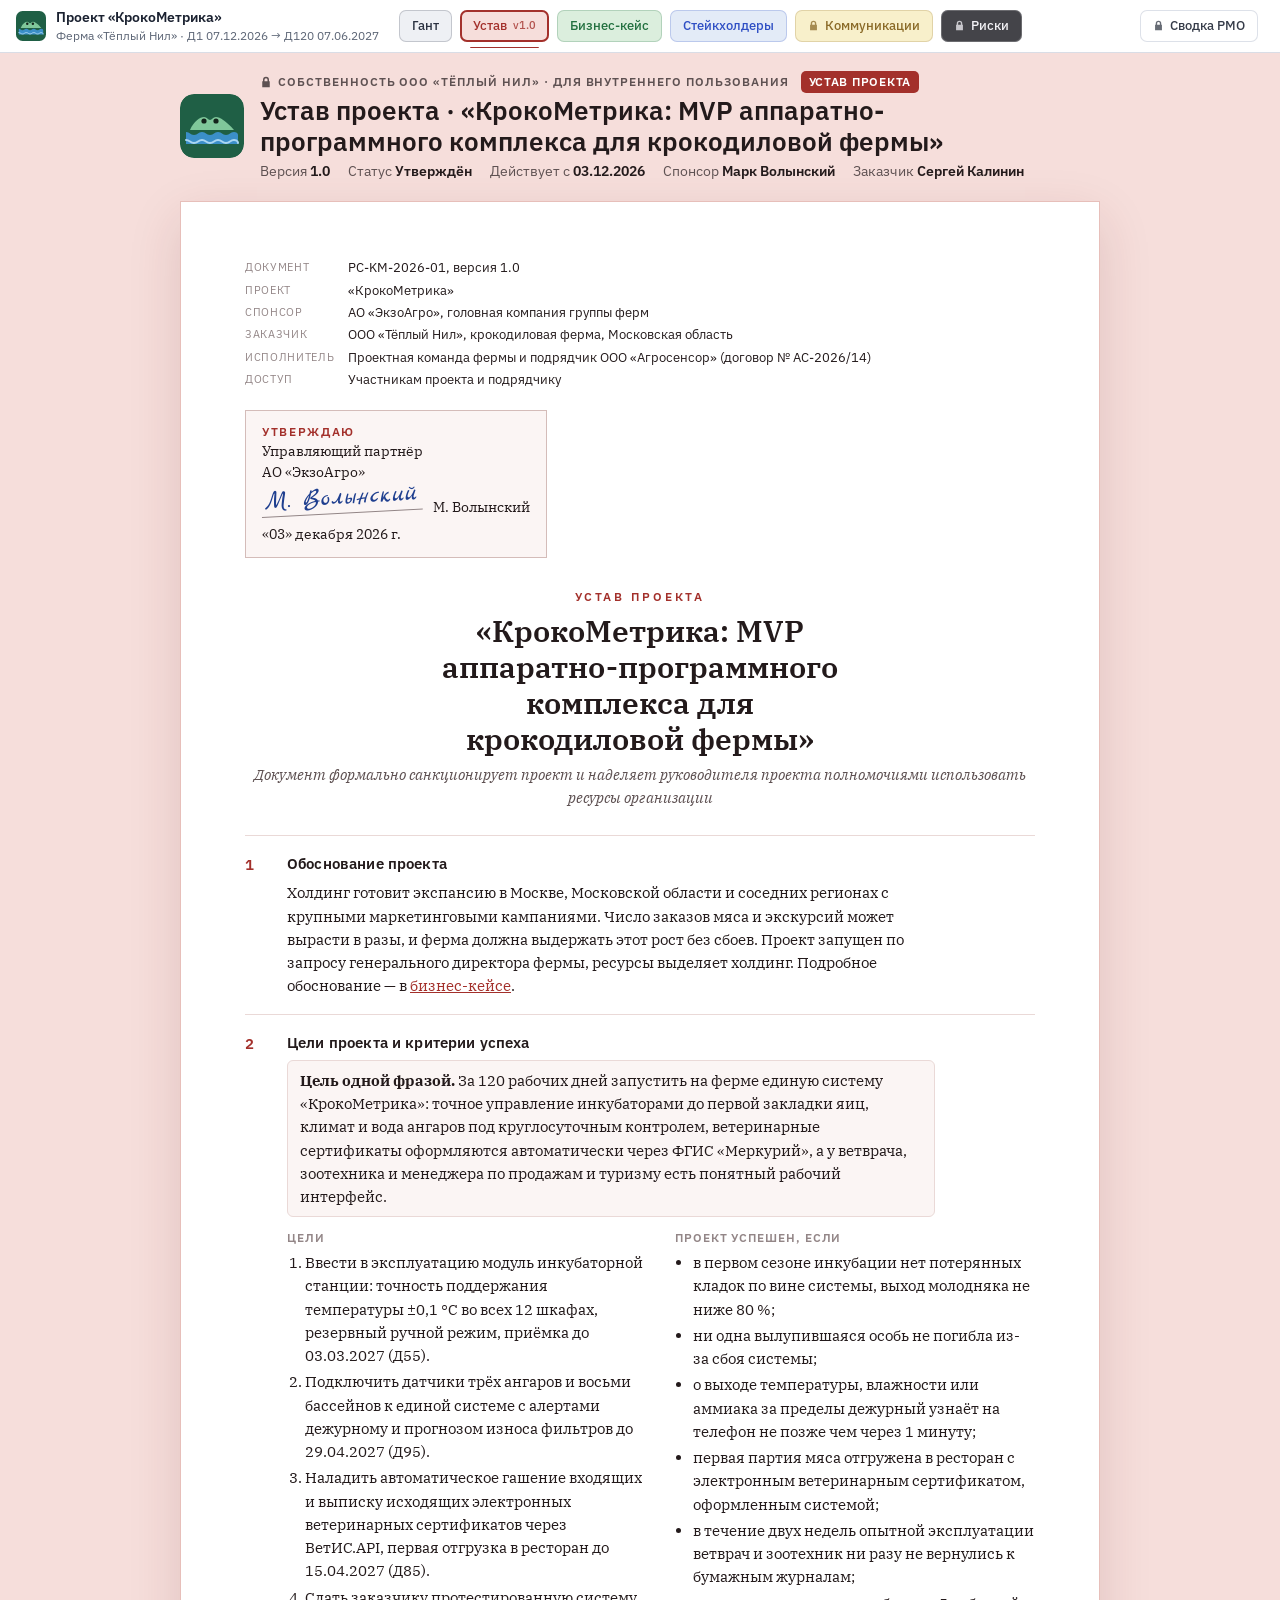
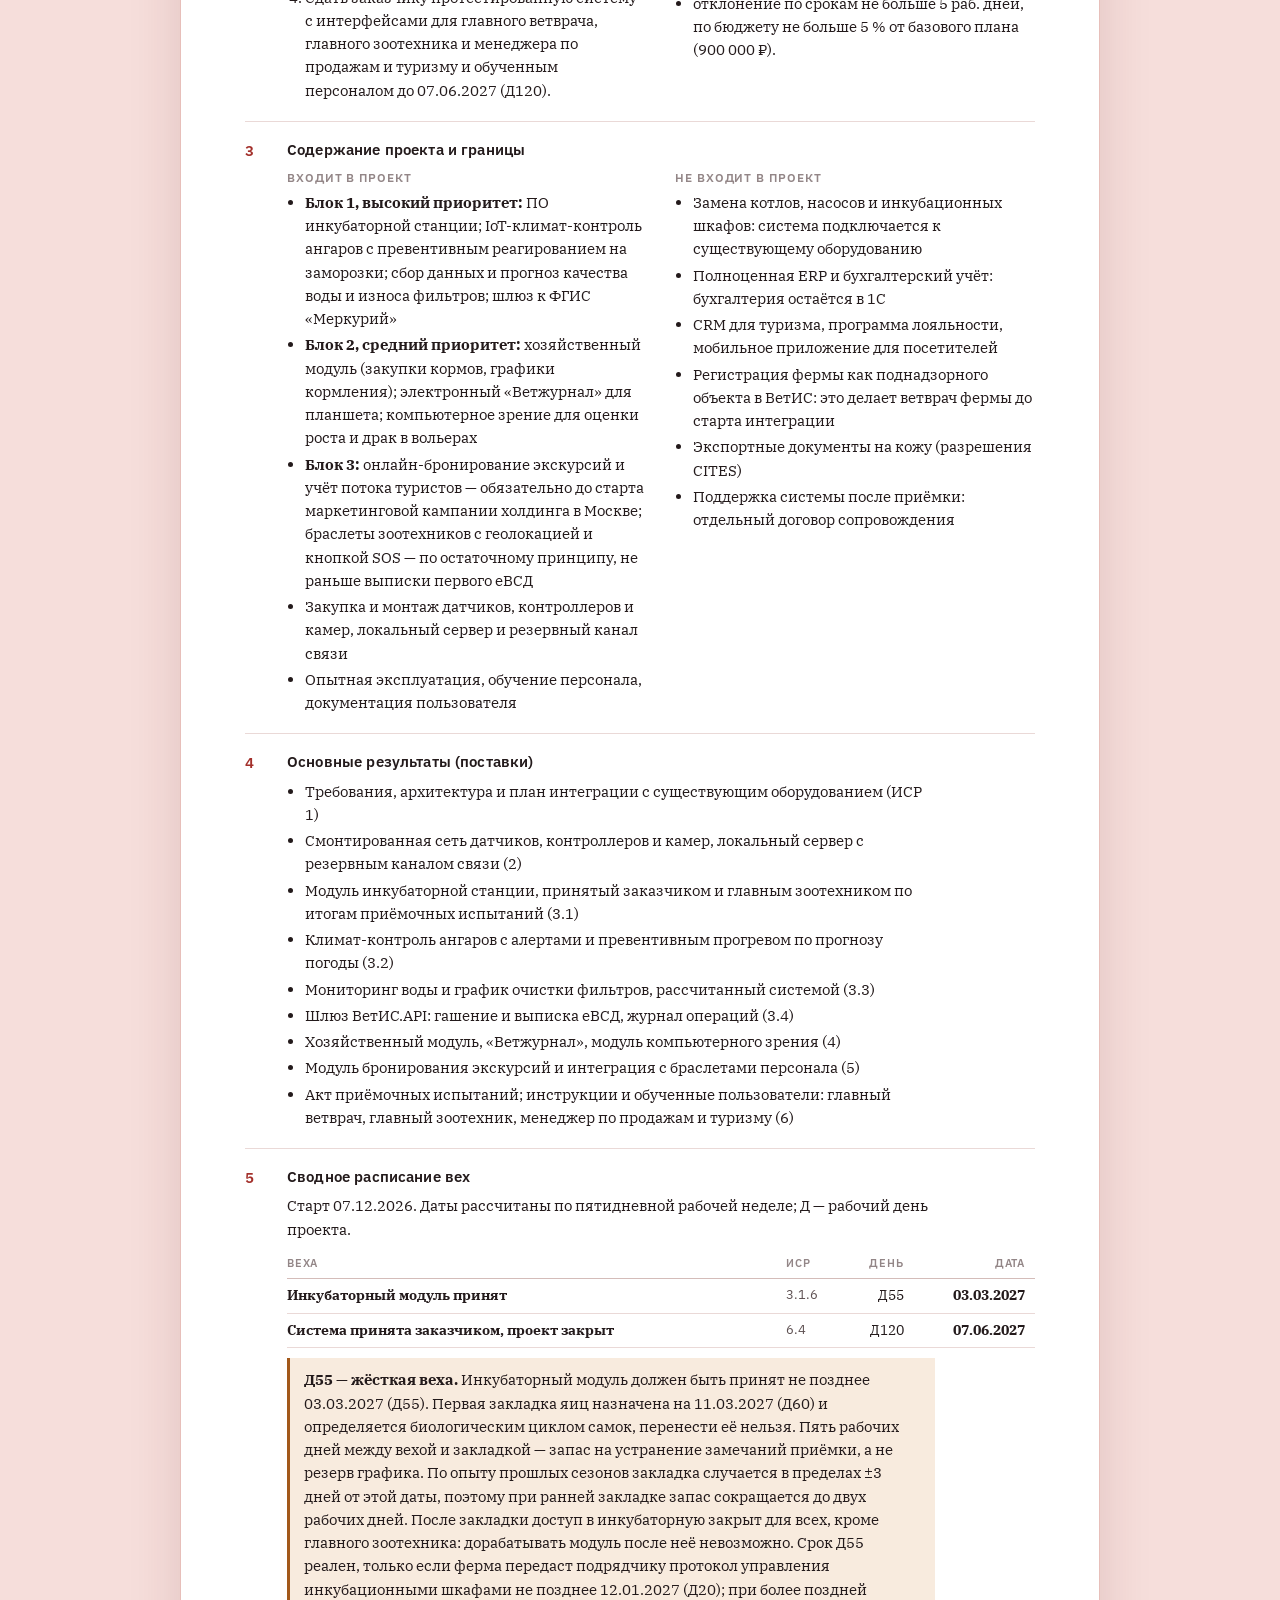
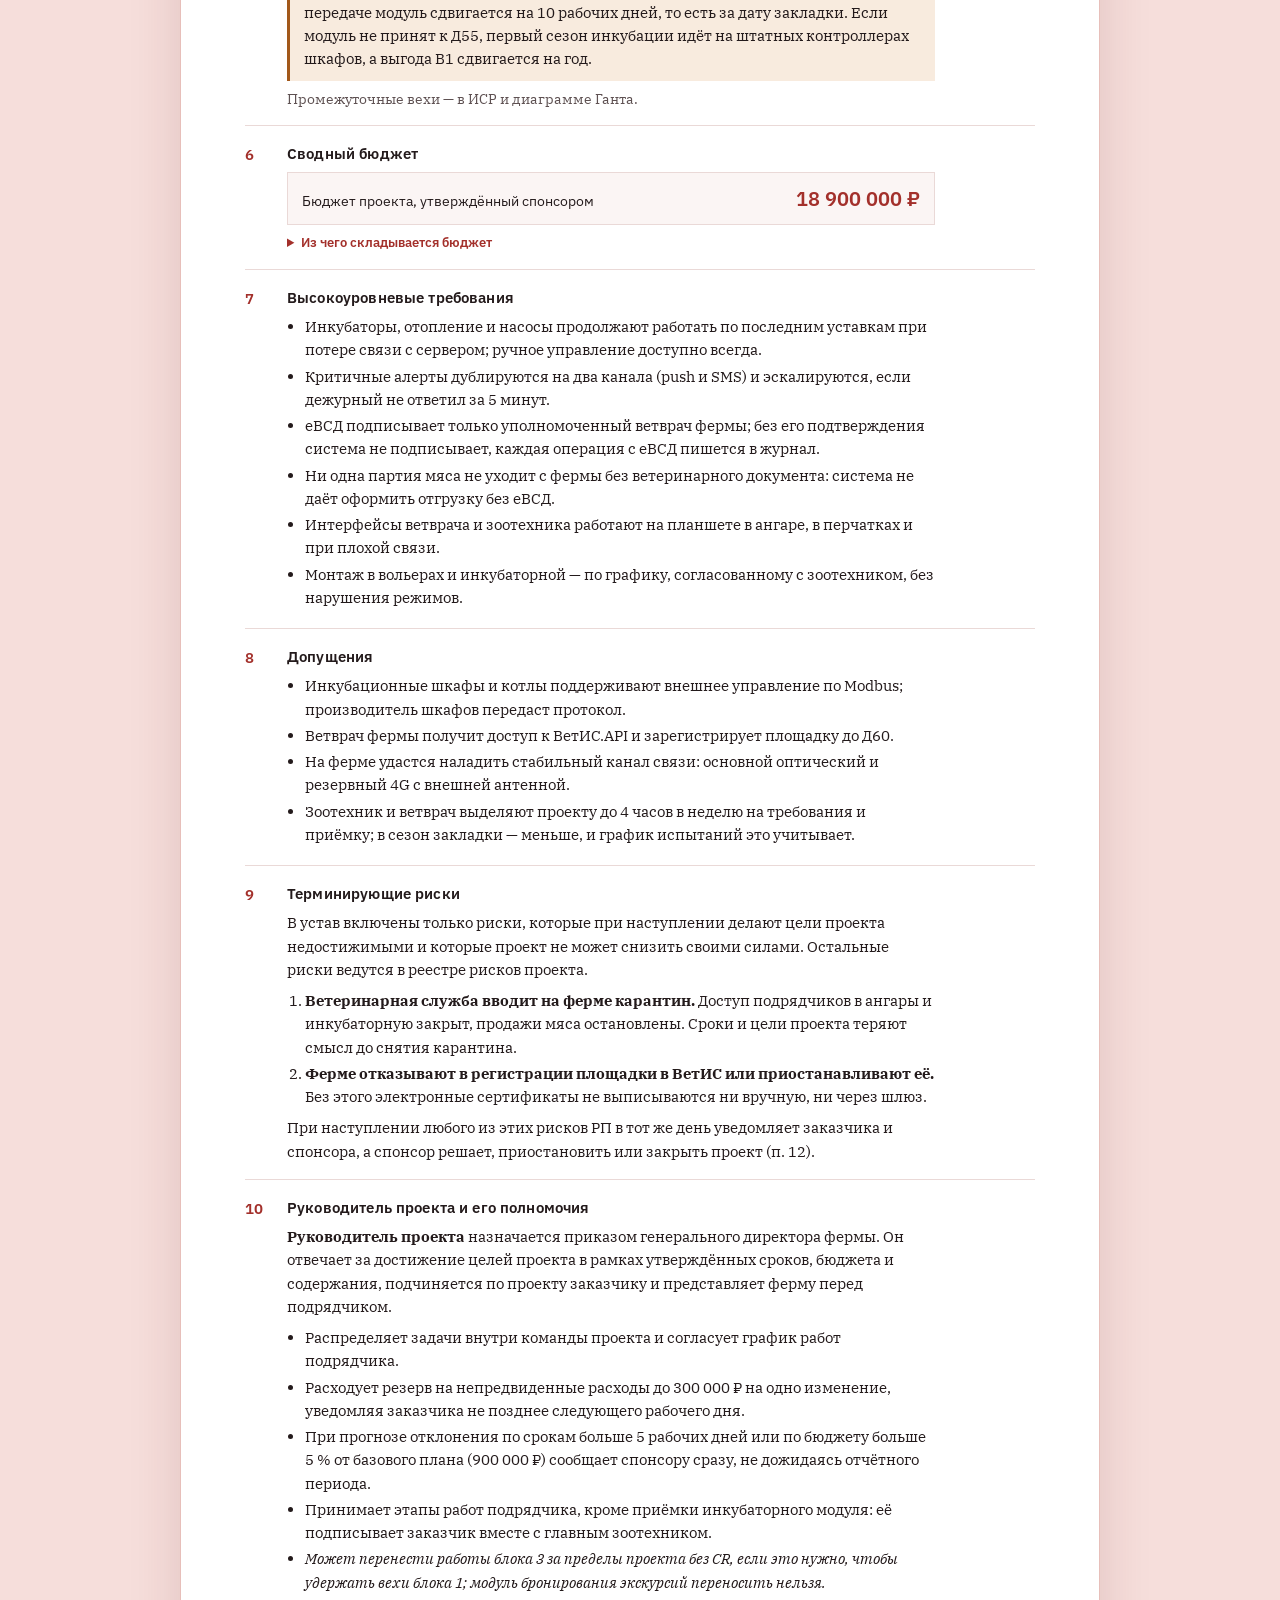
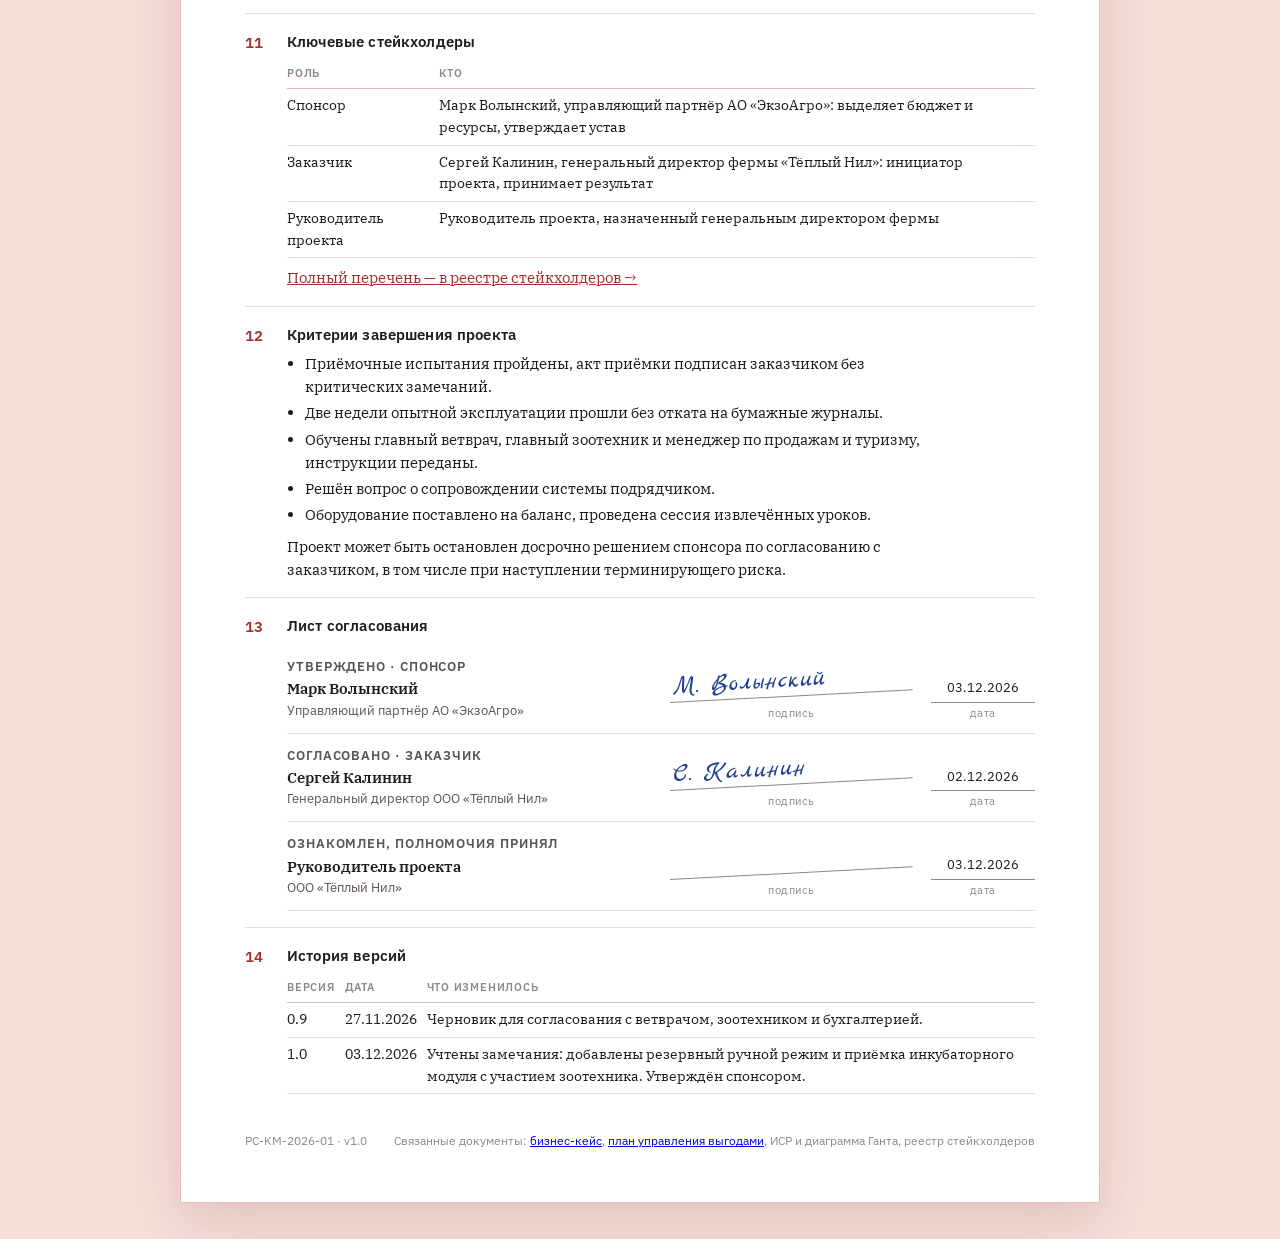
==== commit e080d0f9: "Реестр стейкхолдеров: страница опубликована, вкладка и ссылка из устава открыты Co-Authored-By: Clau" ====
--- a/index.html
+++ b/index.html
@@ -300,7 +300,7 @@
         <tr><td>Заказчик</td><td>Сергей Калинин, генеральный директор фермы «Тёплый Нил»: инициатор проекта, принимает результат</td></tr>
         <tr><td>Руководитель проекта</td><td>Руководитель проекта, назначенный генеральным директором фермы</td></tr>
       </tbody></table></div>
-    <p style="margin-top:8px"><a class="locked-link" href="soon.html#sh" title="Реестр стейкхолдеров пока закрыт" aria-disabled="true"><svg viewBox="0 0 16 16" aria-hidden="true"><path d="M4 7V5a4 4 0 1 1 8 0v2h1v8H3V7h1zm2 0h4V5a2 2 0 1 0-4 0v2z"/></svg>Реестр стейкхолдеров</a></p>
+    <p style="margin-top:8px"><a href="stakeholders.html">Полный перечень — в реестре стейкхолдеров →</a></p>
   </div></section>
 
   <section><div class="n">12</div><div class="b">
